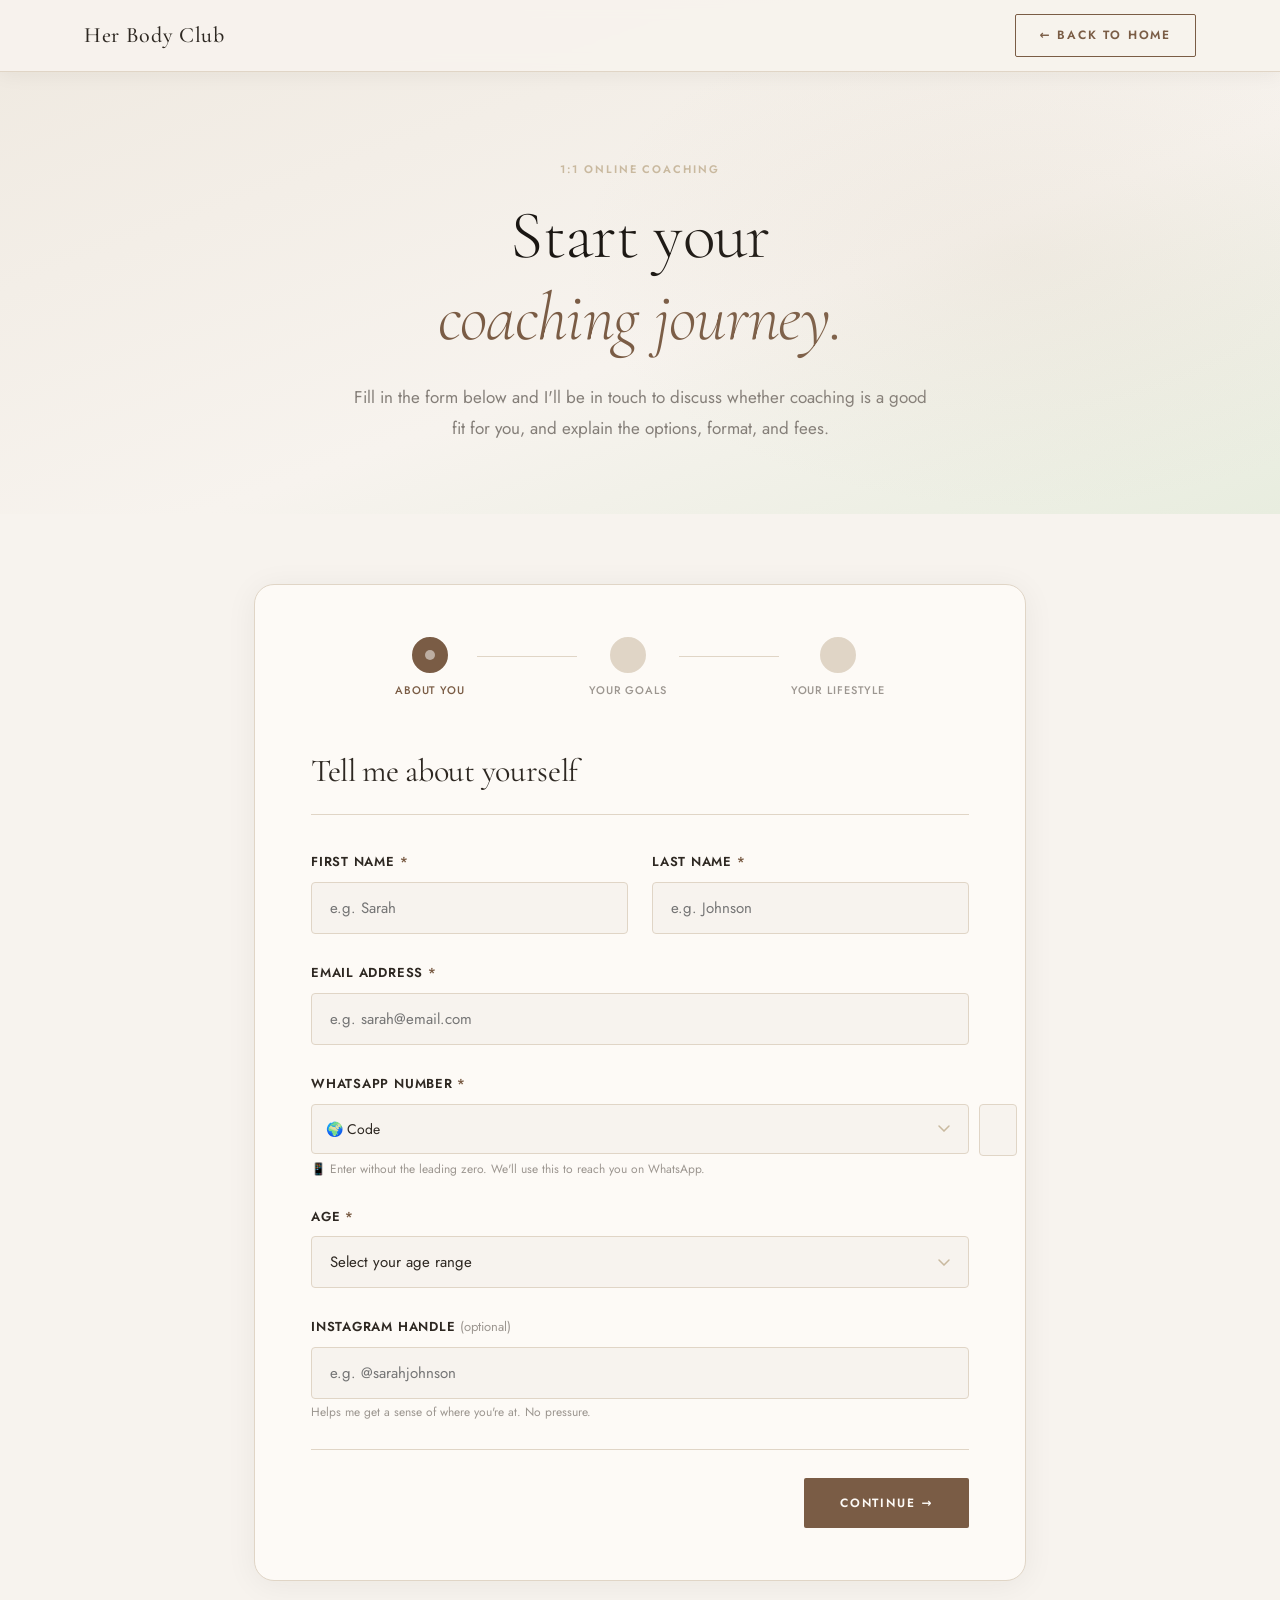
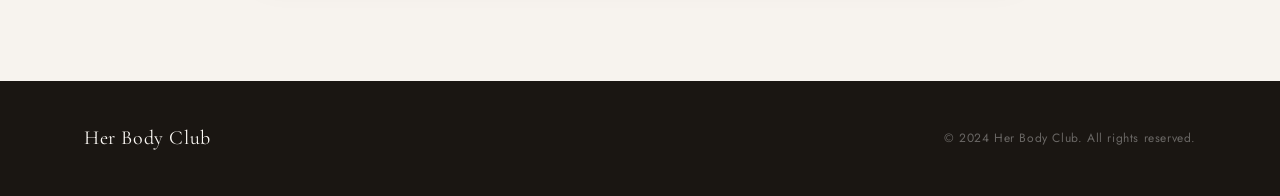
==== apply.html @ f0078c3d "feat: add contact info" ====
<!DOCTYPE html>
<html lang="en">
<head>
  <meta charset="UTF-8" />
  <meta name="viewport" content="width=device-width, initial-scale=1.0" />
  <title>Apply for 1:1 Coaching | Her Body Club</title>
  <meta name="description" content="Apply for personalised 1:1 online fitness coaching with Her Body Club. Tell us about your goals and get started." />

  <!-- Open Graph / Social Sharing -->
  <meta property="og:type"        content="website" />
  <meta property="og:title"       content="Apply for 1:1 Coaching | Her Body Club" />
  <meta property="og:description" content="Take the first step. Apply for personalised online fitness coaching — structured training, practical nutrition, and real accountability." />
  <meta property="og:url"         content="https://thecynthiayin.github.io/herbodyclub/apply.html" />
  <meta property="og:site_name"   content="Her Body Club" />

  <link rel="preconnect" href="https://fonts.googleapis.com" />
  <link rel="preconnect" href="https://fonts.gstatic.com" crossorigin />
  <link href="https://fonts.googleapis.com/css2?family=Cormorant+Garamond:ital,wght@0,300;0,400;0,500;0,600;1,300;1,400&family=Jost:wght@300;400;500;600&display=swap" rel="stylesheet" />
  <link rel="icon" type="image/svg+xml" href="favicon.svg" />
  <link rel="stylesheet" href="style.css" />
  <link rel="stylesheet" href="apply.css" />
</head>
<body class="apply-page">

  <!-- Navbar -->
  <nav class="navbar scrolled" id="navbar">
    <div class="nav-inner container">
      <a href="index.html" class="logo">Her Body Club</a>
      <a href="index.html" class="btn btn-nav">← Back to Home</a>
    </div>
  </nav>

  <!-- Page Hero -->
  <section class="apply-hero">
    <div class="container narrow center">
      <span class="eyebrow">1:1 Online Coaching</span>
      <h1 class="apply-title">Start your<br><em>coaching journey.</em></h1>
      <p class="apply-subtitle">Fill in the form below and I'll be in touch to discuss whether coaching is a good fit for you, and explain the options, format, and fees.</p>
    </div>
  </section>

  <!-- Application Form -->
  <section class="apply-form-section">
    <div class="container narrow">

      <!-- Success message (hidden by default) -->
      <div class="form-success" id="formSuccess">
        <div class="success-icon">✓</div>
        <h2>Application received!</h2>
        <p>Thank you for taking the first step. I'll review your application and be in touch within 48 hours to discuss next steps.</p>
        <a href="index.html" class="btn btn-primary">Back to Home</a>
      </div>

      <!-- The form -->
      <form class="apply-form" id="applyForm" novalidate>

        <!-- Progress indicator -->
        <div class="form-progress">
          <div class="progress-step active" data-step="1">
            <div class="step-dot"></div>
            <span>About You</span>
          </div>
          <div class="progress-line"></div>
          <div class="progress-step" data-step="2">
            <div class="step-dot"></div>
            <span>Your Goals</span>
          </div>
          <div class="progress-line"></div>
          <div class="progress-step" data-step="3">
            <div class="step-dot"></div>
            <span>Your Lifestyle</span>
          </div>
        </div>

        <!-- ===== STEP 1: About You ===== -->
        <div class="form-step" id="step1">
          <h2 class="step-title">Tell me about yourself</h2>

          <div class="form-row">
            <div class="form-group">
              <label for="firstName">First name <span class="req">*</span></label>
              <input type="text" id="firstName" name="firstName" placeholder="e.g. Sarah" required />
              <span class="field-error" id="firstNameError">Please enter your first name.</span>
            </div>
            <div class="form-group">
              <label for="lastName">Last name <span class="req">*</span></label>
              <input type="text" id="lastName" name="lastName" placeholder="e.g. Johnson" required />
              <span class="field-error" id="lastNameError">Please enter your last name.</span>
            </div>
          </div>

          <div class="form-group">
            <label for="email">Email address <span class="req">*</span></label>
            <input type="email" id="email" name="email" placeholder="e.g. sarah@email.com" required />
            <span class="field-error" id="emailError">Please enter a valid email address.</span>
          </div>

          <!-- WhatsApp with country code -->
          <div class="form-group">
            <label>WhatsApp number <span class="req">*</span></label>
            <div class="phone-row">
              <select id="countryCode" name="countryCode" class="country-code-select" required>
                <option value="" disabled selected>🌍 Code</option>
                <!-- Popular / Asia-Pacific -->
                <option value="+60">🇲🇾 +60 Malaysia</option>
                <option value="+65">🇸🇬 +65 Singapore</option>
                <option value="+62">🇮🇩 +62 Indonesia</option>
                <option value="+66">🇹🇭 +66 Thailand</option>
                <option value="+63">🇵🇭 +63 Philippines</option>
                <option value="+84">🇻🇳 +84 Vietnam</option>
                <option value="+855">🇰🇭 +855 Cambodia</option>
                <option value="+95">🇲🇲 +95 Myanmar</option>
                <option value="+856">🇱🇦 +856 Laos</option>
                <option value="+673">🇧🇳 +673 Brunei</option>
                <option value="+61">🇦🇺 +61 Australia</option>
                <option value="+64">🇳🇿 +64 New Zealand</option>
                <option value="+81">🇯🇵 +81 Japan</option>
                <option value="+82">🇰🇷 +82 South Korea</option>
                <option value="+86">🇨🇳 +86 China</option>
                <option value="+852">🇭🇰 +852 Hong Kong</option>
                <option value="+853">🇲🇴 +853 Macau</option>
                <option value="+886">🇹🇼 +886 Taiwan</option>
                <option value="+91">🇮🇳 +91 India</option>
                <option value="+92">🇵🇰 +92 Pakistan</option>
                <option value="+880">🇧🇩 +880 Bangladesh</option>
                <option value="+94">🇱🇰 +94 Sri Lanka</option>
                <!-- Middle East -->
                <option value="+971">🇦🇪 +971 UAE</option>
                <option value="+966">🇸🇦 +966 Saudi Arabia</option>
                <option value="+974">🇶🇦 +974 Qatar</option>
                <option value="+973">🇧🇭 +973 Bahrain</option>
                <option value="+968">🇴🇲 +968 Oman</option>
                <option value="+965">🇰🇼 +965 Kuwait</option>
                <!-- Europe -->
                <option value="+44">🇬🇧 +44 United Kingdom</option>
                <option value="+353">🇮🇪 +353 Ireland</option>
                <option value="+33">🇫🇷 +33 France</option>
                <option value="+49">🇩🇪 +49 Germany</option>
                <option value="+34">🇪🇸 +34 Spain</option>
                <option value="+39">🇮🇹 +39 Italy</option>
                <option value="+31">🇳🇱 +31 Netherlands</option>
                <option value="+32">🇧🇪 +32 Belgium</option>
                <option value="+46">🇸🇪 +46 Sweden</option>
                <option value="+47">🇳🇴 +47 Norway</option>
                <option value="+45">🇩🇰 +45 Denmark</option>
                <option value="+358">🇫🇮 +358 Finland</option>
                <option value="+41">🇨🇭 +41 Switzerland</option>
                <option value="+43">🇦🇹 +43 Austria</option>
                <option value="+351">🇵🇹 +351 Portugal</option>
                <!-- Americas -->
                <option value="+1">🇺🇸 +1 United States</option>
                <option value="+1-CA">🇨🇦 +1 Canada</option>
                <option value="+52">🇲🇽 +52 Mexico</option>
                <option value="+55">🇧🇷 +55 Brazil</option>
                <option value="+54">🇦🇷 +54 Argentina</option>
                <option value="+57">🇨🇴 +57 Colombia</option>
                <option value="+56">🇨🇱 +56 Chile</option>
                <!-- Africa -->
                <option value="+27">🇿🇦 +27 South Africa</option>
                <option value="+234">🇳🇬 +234 Nigeria</option>
                <option value="+254">🇰🇪 +254 Kenya</option>
                <option value="+20">🇪🇬 +20 Egypt</option>
              </select>
              <div class="phone-input-wrap">
                <input type="tel" id="whatsapp" name="whatsapp" placeholder="e.g. 123456789" required />
              </div>
            </div>
            <p class="field-hint">📱 Enter without the leading zero. We'll use this to reach you on WhatsApp.</p>
            <span class="field-error" id="whatsappError">Please enter your WhatsApp number.</span>
            <span class="field-error" id="countryCodeError">Please select your country code.</span>
          </div>

          <div class="form-group">
            <label for="age">Age <span class="req">*</span></label>
            <select id="age" name="age" required>
              <option value="" disabled selected>Select your age range</option>
              <option value="18-24">18–24</option>
              <option value="25-34">25–34</option>
              <option value="35-44">35–44</option>
              <option value="45-54">45–54</option>
              <option value="55+">55+</option>
            </select>
            <span class="field-error" id="ageError">Please select your age range.</span>
          </div>

          <div class="form-group">
            <label for="instagram">Instagram handle <span class="optional">(optional)</span></label>
            <input type="text" id="instagram" name="instagram" placeholder="e.g. @sarahjohnson" />
            <p class="field-hint">Helps me get a sense of where you're at. No pressure.</p>
          </div>

          <div class="step-nav">
            <button type="button" class="btn btn-primary" onclick="nextStep(1)">Continue →</button>
          </div>
        </div>

        <!-- ===== STEP 2: Your Goals ===== -->
        <div class="form-step hidden" id="step2">
          <h2 class="step-title">What are you working towards?</h2>

          <div class="form-group">
            <label>Primary goal <span class="req">*</span></label>
            <div class="radio-group" id="primaryGoalGroup">
              <label class="radio-card">
                <input type="radio" name="primaryGoal" value="Lose body fat and get leaner" />
                <span class="radio-label">🔥 Lose body fat and get leaner</span>
              </label>
              <label class="radio-card">
                <input type="radio" name="primaryGoal" value="Build muscle and get more toned" />
                <span class="radio-label">💪 Build muscle and get more toned</span>
              </label>
              <label class="radio-card">
                <input type="radio" name="primaryGoal" value="Lose fat and build muscle together" />
                <span class="radio-label">⚡ Lose fat and build muscle together</span>
              </label>
              <label class="radio-card">
                <input type="radio" name="primaryGoal" value="Get stronger and fitter overall" />
                <span class="radio-label">🏋️ Get stronger and fitter overall</span>
              </label>
              <label class="radio-card">
                <input type="radio" name="primaryGoal" value="Build a consistent routine and healthy habits" />
                <span class="radio-label">📆 Build a consistent routine and healthy habits</span>
              </label>
            </div>
            <span class="field-error" id="primaryGoalError">Please select your primary goal.</span>
          </div>

          <div class="form-group">
            <label for="trainingExperience">Training experience <span class="req">*</span></label>
            <select id="trainingExperience" name="trainingExperience" required>
              <option value="" disabled selected>Select your experience level</option>
              <option value="Complete beginner — I'm new to structured training">Complete beginner — I'm new to structured training</option>
              <option value="Some experience — I've trained on and off">Some experience — I've trained on and off</option>
              <option value="1-2 years consistent training">1–2 years consistent training</option>
              <option value="3+ years consistent training">3+ years consistent training</option>
            </select>
            <span class="field-error" id="trainingExperienceError">Please select your experience level.</span>
          </div>

          <div class="form-group">
            <label for="currentChallenge">What's your biggest challenge right now? <span class="req">*</span></label>
            <textarea id="currentChallenge" name="currentChallenge" rows="4" placeholder="e.g. I've been exercising regularly but not seeing changes. I'm not sure what to eat or how to structure my training..." required></textarea>
            <span class="field-error" id="currentChallengeError">Please describe your current challenge.</span>
          </div>

          <div class="step-nav">
            <button type="button" class="btn btn-secondary" onclick="prevStep(2)">← Back</button>
            <button type="button" class="btn btn-primary" onclick="nextStep(2)">Continue →</button>
          </div>
        </div>

        <!-- ===== STEP 3: Your Lifestyle ===== -->
        <div class="form-step hidden" id="step3">
          <h2 class="step-title">Your training &amp; lifestyle</h2>

          <div class="form-group">
            <label>Where do you train? <span class="req">*</span></label>
            <div class="radio-group" id="trainingLocationGroup">
              <label class="radio-card">
                <input type="radio" name="trainingLocation" value="Gym" />
                <span class="radio-label">🏢 Gym</span>
              </label>
              <label class="radio-card">
                <input type="radio" name="trainingLocation" value="Home" />
                <span class="radio-label">🏠 Home</span>
              </label>
              <label class="radio-card">
                <input type="radio" name="trainingLocation" value="Both gym and home" />
                <span class="radio-label">🔀 Both gym and home</span>
              </label>
              <label class="radio-card">
                <input type="radio" name="trainingLocation" value="Not training yet" />
                <span class="radio-label">🌱 Not training yet</span>
              </label>
            </div>
            <span class="field-error" id="trainingLocationError">Please select where you train.</span>
          </div>

          <div class="form-group">
            <label for="daysPerWeek">How many days per week can you train? <span class="req">*</span></label>
            <select id="daysPerWeek" name="daysPerWeek" required>
              <option value="" disabled selected>Select days per week</option>
              <option value="2 days">2 days</option>
              <option value="3 days">3 days</option>
              <option value="4 days">4 days</option>
              <option value="5 days">5 days</option>
              <option value="6+ days">6+ days</option>
            </select>
            <span class="field-error" id="daysPerWeekError">Please select your available training days.</span>
          </div>

          <div class="form-group">
            <label for="injuries">Do you have any injuries or health conditions I should know about? <span class="req">*</span></label>
            <textarea id="injuries" name="injuries" rows="3" placeholder="e.g. Lower back pain, bad knees, recently postpartum — or type 'None' if not applicable." required></textarea>
            <span class="field-error" id="injuriesError">Please answer this question (type 'None' if not applicable).</span>
          </div>

          <div class="form-group">
            <label for="heardAbout">How did you hear about Her Body Club? <span class="optional">(optional)</span></label>
            <select id="heardAbout" name="heardAbout">
              <option value="" disabled selected>Select an option</option>
              <option value="Instagram">Instagram</option>
              <option value="TikTok">TikTok</option>
              <option value="Google search">Google search</option>
              <option value="Friend or family referral">Friend or family referral</option>
              <option value="Facebook">Facebook</option>
              <option value="YouTube">YouTube</option>
              <option value="Other">Other</option>
            </select>
          </div>

          <div class="form-group">
            <label for="anythingElse">Anything else you'd like to share? <span class="optional">(optional)</span></label>
            <textarea id="anythingElse" name="anythingElse" rows="3" placeholder="Any other context, questions, or things I should know before we chat..."></textarea>
          </div>

          <!-- Privacy note -->
          <p class="privacy-note">🔒 Your information is kept private and will only be used to assess your application and get in touch with you.</p>

          <div class="form-group consent-group">
            <label class="checkbox-label">
              <input type="checkbox" id="consent" name="consent" required />
              <span>I agree to be contacted about coaching options based on my application. <span class="req">*</span></span>
            </label>
            <span class="field-error" id="consentError">Please confirm your consent to continue.</span>
          </div>

          <div class="step-nav">
            <button type="button" class="btn btn-secondary" onclick="prevStep(3)">← Back</button>
            <button type="submit" class="btn btn-primary btn-submit" id="submitBtn">
              <span class="btn-text">Submit Application</span>
              <span class="btn-loading hidden">Sending…</span>
            </button>
          </div>
        </div>

      </form>
    </div>
  </section>

  <!-- Footer -->
  <footer class="footer">
    <div class="container footer-inner">
      <p class="footer-logo">Her Body Club</p>
      <p class="footer-copy">&copy; 2024 Her Body Club. All rights reserved.</p>
    </div>
  </footer>

  <script src="apply.js"></script>
</body>
</html>
---- style.css ----
/* ============================================================
   HER BODY CLUB — Main Stylesheet
   Aesthetic: Warm, minimal, earthy feminine wellness
   Colors: Cream, warm taupe, cocoa, sage, soft black
   ============================================================ */

/* ---- Reset & Base ---------------------------------------- */
*, *::before, *::after { box-sizing: border-box; margin: 0; padding: 0; }

:root {
  /* Color Tokens */
  --cream:        #F7F3EE;
  --cream-dark:   #EFE9E0;
  --white:        #FDFAF6;
  --taupe:        #C9B99F;
  --taupe-light:  #E0D5C6;
  --cocoa:        #7A5C45;
  --cocoa-dark:   #5A3F2E;
  --sage:         #9BA98B;
  --sage-light:   #E8EDDF;
  --charcoal:     #2E2822;
  --soft-black:   #1A1612;
  --warm-gray:    #847E78;
  --text-muted:   #9C9690;

  /* Typography */
  --font-serif:   'Cormorant Garamond', Georgia, serif;
  --font-sans:    'Jost', system-ui, sans-serif;

  /* Spacing */
  --section-pad:  90px 0;
  --section-pad-sm: 60px 0;

  /* Radius */
  --radius-sm: 4px;
  --radius-md: 10px;
  --radius-lg: 20px;

  /* Transitions */
  --transition: 0.3s ease;
}

html { scroll-behavior: smooth; }

body {
  font-family: var(--font-sans);
  font-size: 16px;
  line-height: 1.75;
  color: var(--charcoal);
  background: var(--cream);
  -webkit-font-smoothing: antialiased;
}

img { max-width: 100%; display: block; }
ul { list-style: none; }

/* ---- Layout Helpers -------------------------------------- */
.container {
  width: 100%;
  max-width: 1160px;
  margin: 0 auto;
  padding: 0 24px;
}

.container.narrow {
  max-width: 820px;
}

.center { text-align: center; }
.mt-4   { margin-top: 48px; }

/* ---- Typography ------------------------------------------ */
h1, h2, h3 {
  font-family: var(--font-serif);
  font-weight: 400;
  line-height: 1.2;
  letter-spacing: -0.01em;
}

h1 { font-size: clamp(44px, 7vw, 76px); }
h2 { font-size: clamp(32px, 4.5vw, 52px); }
h3 { font-size: clamp(18px, 2.5vw, 24px); font-weight: 500; }

em { font-style: italic; }

.eyebrow {
  display: block;
  font-family: var(--font-sans);
  font-size: 11px;
  font-weight: 600;
  letter-spacing: 0.18em;
  text-transform: uppercase;
  color: var(--taupe);
  margin-bottom: 16px;
}

.eyebrow.center, .center .eyebrow { text-align: center; }

.section-title {
  color: var(--charcoal);
  margin-bottom: 24px;
}

.section-title.light  { color: var(--white); }
.section-title.center { text-align: center; }

.section-body {
  font-size: 16px;
  line-height: 1.8;
  color: var(--warm-gray);
  margin-bottom: 20px;
}

.light-eyebrow { color: var(--taupe-light); }

/* ---- Buttons --------------------------------------------- */
.btn {
  display: inline-block;
  font-family: var(--font-sans);
  font-size: 12px;
  font-weight: 600;
  letter-spacing: 0.15em;
  text-transform: uppercase;
  text-decoration: none;
  border: none;
  cursor: pointer;
  transition: var(--transition);
  border-radius: 2px;
}

.btn-primary {
  background: var(--cocoa);
  color: var(--white);
  padding: 16px 36px;
}

.btn-primary:hover {
  background: var(--cocoa-dark);
  transform: translateY(-1px);
  box-shadow: 0 6px 24px rgba(90, 63, 46, 0.25);
}

.btn-large {
  padding: 20px 52px;
  font-size: 13px;
}

.btn-nav {
  background: transparent;
  border: 1.5px solid var(--cocoa);
  color: var(--cocoa);
  padding: 10px 24px;
}

.btn-nav:hover {
  background: var(--cocoa);
  color: var(--white);
}

/* ---- Navbar ---------------------------------------------- */
.navbar {
  position: fixed;
  top: 0; left: 0; right: 0;
  z-index: 100;
  padding: 20px 0;
  background: rgba(247, 243, 238, 0.95);
  backdrop-filter: blur(8px);
  border-bottom: 1px solid transparent;
  transition: var(--transition);
}

.navbar.scrolled {
  border-bottom-color: var(--taupe-light);
  padding: 14px 0;
  box-shadow: 0 2px 20px rgba(42, 35, 25, 0.06);
}

.nav-inner {
  display: flex;
  align-items: center;
  justify-content: space-between;
  gap: 24px;
}

.logo {
  font-family: var(--font-serif);
  font-size: 22px;
  font-weight: 500;
  color: var(--charcoal);
  text-decoration: none;
  letter-spacing: 0.03em;
}

.nav-links {
  display: flex;
  align-items: center;
  gap: 32px;
}

.nav-links a:not(.btn) {
  font-size: 12px;
  font-weight: 500;
  letter-spacing: 0.1em;
  text-transform: uppercase;
  color: var(--warm-gray);
  text-decoration: none;
  transition: var(--transition);
}

.nav-links a:not(.btn):hover  { color: var(--charcoal); }
.nav-links a:not(.btn).active {
  color: var(--cocoa);
  position: relative;
}
.nav-links a:not(.btn).active::after {
  content: '';
  position: absolute;
  bottom: -4px; left: 0; right: 0;
  height: 1.5px;
  background: var(--cocoa);
  border-radius: 2px;
}

/* ---- Hamburger ------------------------------------------- */
.nav-hamburger {
  display: none;
  flex-direction: column;
  gap: 5px;
  background: none;
  border: none;
  cursor: pointer;
  padding: 4px;
}

.nav-hamburger span {
  display: block;
  width: 24px;
  height: 1.5px;
  background: var(--charcoal);
  transition: var(--transition);
}

/* ---- Mobile Menu ----------------------------------------- */
.mobile-menu {
  display: none;
  position: fixed;
  inset: 0;
  z-index: 200;
  background: var(--cream);
  flex-direction: column;
  align-items: center;
  justify-content: center;
  gap: 40px;
  opacity: 0;
  pointer-events: none;
  transition: opacity 0.35s ease;
}

.mobile-menu.open {
  display: flex;
  opacity: 1;
  pointer-events: all;
}

.mobile-close {
  position: absolute;
  top: 24px; right: 28px;
  background: none;
  border: none;
  font-size: 32px;
  color: var(--warm-gray);
  cursor: pointer;
  line-height: 1;
}

.mobile-close:hover { color: var(--charcoal); }

.mobile-nav {
  display: flex;
  flex-direction: column;
  align-items: center;
  gap: 28px;
}

.mobile-link {
  font-family: var(--font-serif);
  font-size: 36px;
  font-weight: 300;
  color: var(--charcoal);
  text-decoration: none;
  transition: color var(--transition);
}

.mobile-link:hover { color: var(--cocoa); }

/* ---- Floating CTA ---------------------------------------- */
.floating-cta {
  position: fixed;
  bottom: 28px;
  right: 28px;
  z-index: 90;
  background: var(--cocoa);
  color: var(--white);
  padding: 14px 28px;
  border-radius: 50px;
  font-family: var(--font-sans);
  font-size: 11px;
  font-weight: 600;
  letter-spacing: 0.12em;
  text-transform: uppercase;
  text-decoration: none;
  box-shadow: 0 6px 28px rgba(90, 63, 46, 0.35);
  transform: translateY(80px);
  opacity: 0;
  pointer-events: none;
  transition: transform 0.4s ease, opacity 0.4s ease, background 0.25s ease, box-shadow 0.25s ease;
}

.floating-cta.visible {
  transform: translateY(0);
  opacity: 1;
  pointer-events: all;
}

.floating-cta:hover {
  background: var(--cocoa-dark);
  box-shadow: 0 10px 36px rgba(90, 63, 46, 0.45);
  transform: translateY(-2px);
}

@media (max-width: 900px) {
  .nav-links { display: none; }
  .nav-hamburger { display: flex; }
}

/* ---- Hero Section ---------------------------------------- */
.hero {
  position: relative;
  min-height: 100vh;
  display: flex;
  align-items: center;
  background: linear-gradient(
    160deg,
    var(--cream-dark) 0%,
    var(--cream) 50%,
    var(--sage-light) 100%
  );
  padding: 140px 0 100px;
  overflow: hidden;
}

.hero::before {
  content: '';
  position: absolute;
  inset: 0;
  background:
    radial-gradient(ellipse 60% 50% at 80% 50%, rgba(201, 185, 159, 0.18) 0%, transparent 70%),
    radial-gradient(ellipse 40% 60% at 10% 90%, rgba(155, 169, 139, 0.12) 0%, transparent 70%);
  pointer-events: none;
}

.hero::after {
  content: '';
  position: absolute;
  right: 0; top: 0; bottom: 0;
  width: 42%;
  background: linear-gradient(to bottom, var(--taupe-light) 0%, var(--cream-dark) 100%);
  opacity: 0.35;
  clip-path: polygon(15% 0%, 100% 0%, 100% 100%, 0% 100%);
  pointer-events: none;
}

.hero-content {
  position: relative;
  z-index: 2;
  max-width: 700px;
}

.hero-eyebrow {
  font-family: var(--font-sans);
  font-size: 11px;
  font-weight: 600;
  letter-spacing: 0.18em;
  text-transform: uppercase;
  color: var(--sage);
  margin-bottom: 20px;
}

.hero-headline {
  color: var(--soft-black);
  margin-bottom: 28px;
  font-weight: 300;
}

.hero-headline em {
  color: var(--cocoa);
  font-weight: 400;
}

.hero-sub {
  font-size: 17px;
  color: var(--warm-gray);
  max-width: 560px;
  margin-bottom: 20px;
  line-height: 1.8;
}

.hero-tagline {
  font-family: var(--font-serif);
  font-size: 18px;
  font-style: italic;
  color: var(--taupe);
  margin-bottom: 44px;
  max-width: 520px;
}

/* ---- Section Backgrounds --------------------------------- */
.section { padding: var(--section-pad); }

.section-light  { background: var(--white); }
.section-cream  { background: var(--cream); }
.section-dark   { background: var(--charcoal); }
.section-sage   { background: var(--sage-light); }

.section-hero-cta {
  background: linear-gradient(145deg, var(--cocoa-dark) 0%, var(--cocoa) 60%, var(--charcoal) 100%);
  padding: 110px 0;
}

/* ---- Pain Points ----------------------------------------- */
.pain-grid {
  display: grid;
  grid-template-columns: repeat(auto-fit, minmax(240px, 1fr));
  gap: 28px;
  margin: 48px 0;
}

.pain-card {
  background: var(--cream);
  border: 1px solid var(--taupe-light);
  border-radius: var(--radius-md);
  padding: 32px 28px;
  transition: var(--transition);
}

.pain-card:hover {
  border-color: var(--taupe);
  transform: translateY(-3px);
  box-shadow: 0 8px 30px rgba(42, 35, 25, 0.07);
}

.pain-icon {
  display: block;
  font-size: 24px;
  margin-bottom: 16px;
}

.pain-card p {
  font-size: 15px;
  color: var(--warm-gray);
  line-height: 1.75;
}

.pain-cta {
  margin-top: 48px;
  text-align: center;
}

.cta-label {
  font-family: var(--font-serif);
  font-size: 24px;
  font-style: italic;
  color: var(--charcoal);
  margin-bottom: 28px;
}

/* ---- Focus Section --------------------------------------- */
.focus-layout {
  display: grid;
  grid-template-columns: 1fr 1fr;
  gap: 80px;
  align-items: center;
}

.focus-subhead {
  font-size: 14px;
  font-weight: 600;
  letter-spacing: 0.08em;
  text-transform: uppercase;
  color: var(--taupe);
  margin: 36px 0 20px;
}

.focus-list {
  display: flex;
  flex-direction: column;
  gap: 14px;
  margin-bottom: 44px;
}

.focus-list li {
  display: flex;
  align-items: flex-start;
  gap: 14px;
  font-size: 15px;
  color: rgba(247, 243, 238, 0.85);
  line-height: 1.6;
}

.check {
  color: var(--taupe);
  font-weight: 700;
  font-size: 14px;
  flex-shrink: 0;
  margin-top: 2px;
}

.focus-image-placeholder,
.about-image-placeholder {
  width: 100%;
  aspect-ratio: 3/4;
  background: linear-gradient(145deg, var(--taupe-light), var(--cream-dark));
  border-radius: var(--radius-lg);
  display: flex;
  align-items: center;
  justify-content: center;
  font-family: var(--font-serif);
  font-size: 18px;
  color: var(--taupe);
  letter-spacing: 0.05em;
  font-style: italic;
  border: 1px solid rgba(201, 185, 159, 0.4);
}

/* Focus section: dark background adjustments */
.section-dark .section-title { color: var(--white); }
.section-dark .section-body  { color: rgba(247, 243, 238, 0.7); }
.section-dark .eyebrow        { color: var(--taupe); }
.section-dark .btn-primary   { background: var(--taupe); color: var(--charcoal); }
.section-dark .btn-primary:hover { background: var(--white); }

/* ---- About Section --------------------------------------- */
.about-layout {
  display: grid;
  grid-template-columns: 1fr 1.3fr;
  gap: 80px;
  align-items: center;
}

.about-quote {
  font-family: var(--font-serif);
  font-size: 20px;
  color: var(--cocoa);
  border-left: 3px solid var(--taupe-light);
  padding-left: 24px;
  margin-top: 32px;
  line-height: 1.6;
}

/* ---- Included Grid --------------------------------------- */
.included-grid {
  display: grid;
  grid-template-columns: repeat(auto-fit, minmax(240px, 1fr));
  gap: 28px;
  margin-top: 56px;
}

.included-card {
  background: var(--cream);
  border-radius: var(--radius-md);
  padding: 36px 28px;
  border: 1px solid var(--taupe-light);
  transition: var(--transition);
}

.included-card:hover {
  border-color: var(--taupe);
  transform: translateY(-4px);
  box-shadow: 0 10px 36px rgba(42, 35, 25, 0.08);
}

.included-icon {
  font-size: 28px;
  margin-bottom: 20px;
}

.included-card h3 {
  font-family: var(--font-sans);
  font-size: 15px;
  font-weight: 600;
  letter-spacing: 0.03em;
  color: var(--charcoal);
  margin-bottom: 14px;
  text-transform: uppercase;
  letter-spacing: 0.08em;
}

.included-card p {
  font-size: 15px;
  color: var(--warm-gray);
  line-height: 1.75;
}

/* ---- Is This For You? ------------------------------------ */
.section-sage .section-title { color: var(--charcoal); }
.section-sage .eyebrow       { color: var(--sage); }

.fit-list {
  display: flex;
  flex-direction: column;
  gap: 16px;
  margin: 40px 0;
}

.fit-list li {
  display: flex;
  align-items: flex-start;
  gap: 16px;
  font-size: 16px;
  color: var(--charcoal);
  line-height: 1.65;
  padding: 18px 24px;
  background: rgba(255, 255, 255, 0.65);
  border-radius: var(--radius-md);
  border: 1px solid rgba(201, 185, 159, 0.3);
  transition: var(--transition);
}

.fit-list li:hover {
  background: rgba(255, 255, 255, 0.9);
  border-color: var(--taupe);
}

.fit-list .check { color: var(--sage); font-size: 15px; }

.fit-note {
  font-family: var(--font-serif);
  font-size: 20px;
  font-style: italic;
  color: var(--warm-gray);
  text-align: center;
  margin-top: 40px;
  padding: 28px;
  border-top: 1px solid var(--taupe-light);
}

/* ---- Proof / Results ------------------------------------- */
.proof-grid {
  display: grid;
  grid-template-columns: repeat(auto-fit, minmax(280px, 1fr));
  gap: 28px;
  margin-top: 56px;
}

.transform-card {
  border-radius: var(--radius-md);
  overflow: hidden;
  border: 1px solid var(--taupe-light);
}

.transform-photo-wrap {
  display: grid;
  grid-template-columns: 1fr 1fr;
}

.transform-photo {
  aspect-ratio: 2/3;
  display: flex;
  align-items: center;
  justify-content: center;
  font-family: var(--font-sans);
  font-size: 11px;
  font-weight: 600;
  letter-spacing: 0.1em;
  text-transform: uppercase;
  color: var(--taupe);
}

.placeholder-photo {
  background: linear-gradient(145deg, var(--cream-dark), var(--taupe-light));
}

.placeholder-photo + .placeholder-photo {
  background: linear-gradient(145deg, var(--taupe-light), var(--taupe));
  color: var(--white);
}

.transform-label {
  padding: 14px 20px;
  font-size: 11px;
  font-weight: 600;
  letter-spacing: 0.1em;
  text-transform: uppercase;
  color: var(--taupe);
  text-align: center;
  background: var(--cream);
  border-top: 1px solid var(--taupe-light);
}

.testimonials {
  display: grid;
  grid-template-columns: repeat(auto-fit, minmax(260px, 1fr));
  gap: 24px;
  margin-top: 48px;
}

.testimonial-card {
  background: var(--cream);
  border-radius: var(--radius-md);
  padding: 32px 28px;
  border: 1px solid var(--taupe-light);
  position: relative;
}

.testimonial-card::before {
  content: '\201C';
  font-family: var(--font-serif);
  font-size: 60px;
  color: var(--taupe-light);
  position: absolute;
  top: 12px;
  left: 20px;
  line-height: 1;
}

.testimonial-text {
  font-family: var(--font-serif);
  font-size: 17px;
  font-style: italic;
  color: var(--charcoal);
  line-height: 1.7;
  padding-top: 20px;
  margin-bottom: 20px;
}

.testimonial-author {
  font-size: 12px;
  font-weight: 600;
  letter-spacing: 0.1em;
  text-transform: uppercase;
  color: var(--taupe);
}

.proof-disclaimer {
  margin-top: 40px;
  text-align: center;
  font-size: 13px;
  color: var(--text-muted);
  line-height: 1.65;
  max-width: 560px;
  margin-left: auto;
  margin-right: auto;
}

/* ---- Steps ----------------------------------------------- */
.steps-grid {
  display: grid;
  grid-template-columns: repeat(auto-fit, minmax(220px, 1fr));
  gap: 28px;
  margin-top: 56px;
  position: relative;
}

.steps-grid::after {
  display: none;
}

.step-card {
  background: rgba(255, 255, 255, 0.07);
  border: 1px solid rgba(201, 185, 159, 0.2);
  border-radius: var(--radius-md);
  padding: 36px 28px;
  text-align: center;
  transition: var(--transition);
}

.step-card:hover {
  background: rgba(255, 255, 255, 0.11);
  border-color: rgba(201, 185, 159, 0.4);
}

.step-number {
  font-family: var(--font-serif);
  font-size: 48px;
  font-weight: 300;
  color: var(--taupe);
  margin-bottom: 20px;
  letter-spacing: -0.02em;
}

.step-card h3 {
  font-family: var(--font-sans);
  font-size: 14px;
  font-weight: 600;
  letter-spacing: 0.08em;
  text-transform: uppercase;
  color: var(--white);
  margin-bottom: 14px;
}

.step-card p {
  font-size: 14px;
  color: rgba(247, 243, 238, 0.65);
  line-height: 1.75;
}

/* ---- FAQ ------------------------------------------------- */
.faq-list {
  margin-top: 56px;
  display: flex;
  flex-direction: column;
  gap: 2px;
}

.faq-item {
  border-radius: var(--radius-sm);
  overflow: hidden;
}

.faq-item summary {
  font-family: var(--font-sans);
  font-size: 15px;
  font-weight: 500;
  color: var(--charcoal);
  padding: 22px 28px;
  background: var(--white);
  border: 1px solid var(--taupe-light);
  border-radius: var(--radius-sm);
  cursor: pointer;
  list-style: none;
  display: flex;
  justify-content: space-between;
  align-items: center;
  transition: var(--transition);
  margin-bottom: 2px;
}

.faq-item summary::-webkit-details-marker { display: none; }

.faq-item summary::after {
  content: '+';
  font-size: 20px;
  color: var(--taupe);
  font-weight: 300;
  flex-shrink: 0;
  margin-left: 16px;
  transition: transform var(--transition);
}

.faq-item[open] summary {
  background: var(--cream);
  border-color: var(--taupe);
}

.faq-item[open] summary::after {
  content: '−';
}

.faq-item[open] summary:hover { background: var(--cream); }

.faq-item summary:hover {
  background: var(--cream);
  border-color: var(--taupe);
}

.faq-item > p {
  padding: 20px 28px 24px;
  font-size: 15px;
  color: var(--warm-gray);
  line-height: 1.8;
  background: var(--cream-dark);
  border: 1px solid var(--taupe-light);
  border-top: none;
  margin-bottom: 2px;
  border-radius: 0 0 var(--radius-sm) var(--radius-sm);
}

/* ---- Final CTA ------------------------------------------- */
.section-hero-cta .section-title {
  color: var(--white);
  margin-bottom: 24px;
}

.section-hero-cta .section-title em { color: var(--taupe-light); }

.cta-body {
  font-size: 16px;
  color: rgba(247, 243, 238, 0.75);
  margin-bottom: 44px;
  line-height: 1.8;
}

.cta-coach {
  margin-top: 32px;
  font-size: 12px;
  font-weight: 500;
  letter-spacing: 0.12em;
  text-transform: uppercase;
  color: rgba(201, 185, 159, 0.7);
}

/* ---- Footer ---------------------------------------------- */
.footer {
  background: var(--soft-black);
  padding: 40px 0;
}

.footer-inner {
  display: flex;
  align-items: center;
  justify-content: space-between;
  flex-wrap: wrap;
  gap: 16px;
}

.footer-logo {
  font-family: var(--font-serif);
  font-size: 20px;
  color: var(--white);
  font-weight: 400;
  letter-spacing: 0.03em;
}

.footer-copy {
  font-size: 12px;
  color: rgba(255, 255, 255, 0.35);
  letter-spacing: 0.05em;
}

/* ---- Scroll Reveal Animation ----------------------------- */
.reveal {
  opacity: 0;
  transform: translateY(28px);
  transition: opacity 0.75s ease, transform 0.75s ease;
}

.reveal.visible {
  opacity: 1;
  transform: translateY(0);
}

/* ---- Responsive ------------------------------------------ */
@media (max-width: 900px) {
  .focus-layout,
  .about-layout {
    grid-template-columns: 1fr;
    gap: 48px;
  }

  .focus-visual { order: -1; }

  .focus-image-placeholder,
  .about-image-placeholder {
    aspect-ratio: 4/3;
    max-width: 480px;
    margin: 0 auto;
  }
}

@media (max-width: 680px) {
  :root { --section-pad: 70px 0; }

  h1 { font-size: 42px; }
  h2 { font-size: 32px; }

  .hero { padding: 120px 0 80px; }

  .pain-grid,
  .included-grid,
  .proof-grid,
  .testimonials,
  .steps-grid { grid-template-columns: 1fr; }

  .footer-inner { flex-direction: column; text-align: center; }

  .btn-large { padding: 18px 36px; }
}

@media (max-width: 480px) {
  .hero-headline { font-size: 38px; }
  .cta-label { font-size: 20px; }
}
---- apply.css ----
/* ============================================================
   HER BODY CLUB — Apply Page Styles
   ============================================================ */

body.apply-page {
  background: var(--cream);
}

/* ---- Apply Hero ------------------------------------------ */
.apply-hero {
  padding: 160px 0 70px;
  background: linear-gradient(160deg, var(--cream-dark) 0%, var(--cream) 60%, var(--sage-light) 100%);
  position: relative;
  overflow: hidden;
}

.apply-hero::before {
  content: '';
  position: absolute;
  inset: 0;
  background: radial-gradient(ellipse 50% 70% at 80% 50%, rgba(201, 185, 159, 0.15) 0%, transparent 70%);
  pointer-events: none;
}

.apply-title {
  font-size: clamp(44px, 6vw, 68px);
  font-weight: 300;
  color: var(--soft-black);
  margin-bottom: 24px;
}

.apply-title em { color: var(--cocoa); }

.apply-subtitle {
  font-size: 17px;
  color: var(--warm-gray);
  max-width: 580px;
  margin: 0 auto;
  line-height: 1.8;
}

/* ---- Form Section ---------------------------------------- */
.apply-form-section {
  padding: 70px 0 100px;
}

/* ---- Success Message ------------------------------------- */
.form-success {
  display: none;
  text-align: center;
  padding: 60px 40px;
  background: var(--white);
  border-radius: var(--radius-lg);
  border: 1px solid var(--taupe-light);
}

.form-success.show { display: block; }

.success-icon {
  width: 72px; height: 72px;
  background: var(--sage-light);
  border-radius: 50%;
  display: flex;
  align-items: center;
  justify-content: center;
  font-size: 28px;
  color: var(--sage);
  margin: 0 auto 28px;
  font-weight: 700;
}

.form-success h2 {
  font-size: 36px;
  color: var(--charcoal);
  margin-bottom: 16px;
}

.form-success p {
  font-size: 16px;
  color: var(--warm-gray);
  margin-bottom: 36px;
  line-height: 1.8;
}

/* ---- Progress Steps -------------------------------------- */
.form-progress {
  display: flex;
  align-items: center;
  justify-content: center;
  gap: 0;
  margin-bottom: 52px;
  padding: 0 20px;
}

.progress-step {
  display: flex;
  flex-direction: column;
  align-items: center;
  gap: 8px;
  position: relative;
}

.step-dot {
  width: 36px; height: 36px;
  border-radius: 50%;
  background: var(--taupe-light);
  border: 2px solid var(--taupe-light);
  transition: all 0.4s ease;
  position: relative;
}

.step-dot::after {
  content: '';
  width: 10px; height: 10px;
  border-radius: 50%;
  background: transparent;
  position: absolute;
  top: 50%; left: 50%;
  transform: translate(-50%, -50%);
  transition: all 0.4s ease;
}

.progress-step.active .step-dot {
  background: var(--cocoa);
  border-color: var(--cocoa);
}

.progress-step.active .step-dot::after {
  background: rgba(255, 255, 255, 0.5);
}

.progress-step.done .step-dot {
  background: var(--sage);
  border-color: var(--sage);
}

.progress-step.done .step-dot::after {
  content: '✓';
  background: transparent;
  color: white;
  font-size: 11px;
  font-weight: 700;
  display: flex;
  align-items: center;
  justify-content: center;
  width: auto; height: auto;
  transform: translate(-50%, -50%);
}

.progress-step span {
  font-size: 11px;
  font-weight: 500;
  letter-spacing: 0.08em;
  text-transform: uppercase;
  color: var(--text-muted);
  white-space: nowrap;
  transition: color 0.3s ease;
}

.progress-step.active span { color: var(--cocoa); }
.progress-step.done span   { color: var(--sage); }

.progress-line {
  flex: 1;
  height: 1.5px;
  background: var(--taupe-light);
  margin: 0 12px;
  margin-bottom: 24px;
  max-width: 100px;
  transition: background 0.4s ease;
}

/* ---- Phone / WhatsApp row -------------------------------- */
.phone-row {
  display: flex;
  gap: 10px;
  align-items: flex-start;
}

.country-code-select {
  width: 200px;
  min-width: 170px;
  flex-shrink: 0;
  padding: 14px 36px 14px 14px !important;
  font-size: 14px !important;
}

.phone-input-wrap {
  flex: 1;
}

.phone-input-wrap input {
  width: 100%;
  padding: 14px 18px;
  font-family: var(--font-sans);
  font-size: 15px;
  color: var(--charcoal);
  background: var(--cream);
  border: 1.5px solid var(--taupe-light);
  border-radius: var(--radius-sm);
  outline: none;
  transition: border-color 0.25s ease, box-shadow 0.25s ease;
}

.phone-input-wrap input:focus {
  border-color: var(--cocoa);
  box-shadow: 0 0 0 3px rgba(122, 92, 69, 0.1);
  background: var(--white);
}

.phone-input-wrap input.error {
  border-color: #c0392b;
}

@media (max-width: 480px) {
  .phone-row { flex-direction: column; }
  .country-code-select { width: 100%; }
}

/* ---- Form Card ------------------------------------------- */
.apply-form {
  background: var(--white);
  border-radius: var(--radius-lg);
  border: 1px solid var(--taupe-light);
  padding: 52px 56px;
  box-shadow: 0 4px 32px rgba(42, 35, 25, 0.06);
}

@media (max-width: 680px) {
  .apply-form { padding: 36px 24px; }
}

/* ---- Form Steps ------------------------------------------ */
.form-step { display: block; }
.form-step.hidden { display: none; }

.step-title {
  font-family: var(--font-serif);
  font-size: 32px;
  font-weight: 400;
  color: var(--charcoal);
  margin-bottom: 36px;
  padding-bottom: 24px;
  border-bottom: 1px solid var(--taupe-light);
}

/* ---- Form Fields ----------------------------------------- */
.form-row {
  display: grid;
  grid-template-columns: 1fr 1fr;
  gap: 24px;
}

@media (max-width: 600px) {
  .form-row { grid-template-columns: 1fr; }
}

.form-group {
  display: flex;
  flex-direction: column;
  gap: 8px;
  margin-bottom: 28px;
}

.form-group label {
  font-size: 13px;
  font-weight: 600;
  letter-spacing: 0.06em;
  text-transform: uppercase;
  color: var(--charcoal);
}

.req { color: var(--cocoa); }
.optional { color: var(--text-muted); font-weight: 400; text-transform: none; letter-spacing: 0; }

.form-group input[type="text"],
.form-group input[type="email"],
.form-group select,
.form-group textarea {
  width: 100%;
  padding: 14px 18px;
  font-family: var(--font-sans);
  font-size: 15px;
  color: var(--charcoal);
  background: var(--cream);
  border: 1.5px solid var(--taupe-light);
  border-radius: var(--radius-sm);
  outline: none;
  transition: border-color 0.25s ease, box-shadow 0.25s ease;
  -webkit-appearance: none;
}

.form-group select {
  background-image: url("data:image/svg+xml,%3Csvg xmlns='http://www.w3.org/2000/svg' width='12' height='7' viewBox='0 0 12 7'%3E%3Cpath d='M1 1l5 5 5-5' stroke='%23C9B99F' stroke-width='1.5' fill='none' stroke-linecap='round'/%3E%3C/svg%3E");
  background-repeat: no-repeat;
  background-position: right 18px center;
  padding-right: 44px;
  cursor: pointer;
}

.form-group input:focus,
.form-group select:focus,
.form-group textarea:focus {
  border-color: var(--cocoa);
  box-shadow: 0 0 0 3px rgba(122, 92, 69, 0.1);
  background: var(--white);
}

.form-group input.error,
.form-group select.error,
.form-group textarea.error {
  border-color: #c0392b;
}

.form-group textarea { resize: vertical; min-height: 110px; line-height: 1.65; }

.field-hint {
  font-size: 12px;
  color: var(--text-muted);
  line-height: 1.5;
  margin-top: -4px;
}

.field-error {
  font-size: 12px;
  color: #c0392b;
  display: none;
  margin-top: -4px;
}

.field-error.show { display: block; }

/* ---- Radio Cards ----------------------------------------- */
.radio-group {
  display: flex;
  flex-direction: column;
  gap: 10px;
}

.radio-card {
  display: flex;
  align-items: center;
  gap: 0;
  cursor: pointer;
}

.radio-card input[type="radio"] {
  position: absolute;
  opacity: 0;
  pointer-events: none;
}

.radio-label {
  display: flex;
  align-items: center;
  width: 100%;
  padding: 14px 20px;
  background: var(--cream);
  border: 1.5px solid var(--taupe-light);
  border-radius: var(--radius-sm);
  font-size: 15px;
  color: var(--charcoal);
  cursor: pointer;
  transition: all 0.25s ease;
  gap: 12px;
}

.radio-label:hover {
  border-color: var(--taupe);
  background: var(--cream-dark);
}

.radio-card input[type="radio"]:checked + .radio-label {
  border-color: var(--cocoa);
  background: rgba(122, 92, 69, 0.07);
  color: var(--cocoa-dark);
  font-weight: 500;
}

/* ---- Checkbox -------------------------------------------- */
.consent-group { margin-top: 8px; }

.checkbox-label {
  display: flex;
  align-items: flex-start;
  gap: 14px;
  cursor: pointer;
  font-size: 14px;
  color: var(--warm-gray);
  line-height: 1.6;
}

.checkbox-label input[type="checkbox"] {
  width: 20px; height: 20px;
  min-width: 20px;
  margin-top: 2px;
  accent-color: var(--cocoa);
  cursor: pointer;
}

/* ---- Privacy Note ---------------------------------------- */
.privacy-note {
  font-size: 13px;
  color: var(--text-muted);
  background: var(--sage-light);
  border-radius: var(--radius-sm);
  padding: 14px 18px;
  margin-bottom: 24px;
  line-height: 1.6;
}

/* ---- Step Navigation ------------------------------------- */
.step-nav {
  display: flex;
  justify-content: flex-end;
  gap: 16px;
  margin-top: 12px;
  padding-top: 28px;
  border-top: 1px solid var(--taupe-light);
}

.btn-secondary {
  background: transparent;
  border: 1.5px solid var(--taupe-light);
  color: var(--warm-gray);
  padding: 14px 28px;
  border-radius: 2px;
  font-family: var(--font-sans);
  font-size: 12px;
  font-weight: 600;
  letter-spacing: 0.12em;
  text-transform: uppercase;
  cursor: pointer;
  transition: var(--transition);
}

.btn-secondary:hover {
  border-color: var(--taupe);
  color: var(--charcoal);
}

.btn-submit {
  min-width: 200px;
  position: relative;
}

.btn-loading { display: none; }
.btn-loading.show { display: inline; }
.btn-text.hide  { display: none; }
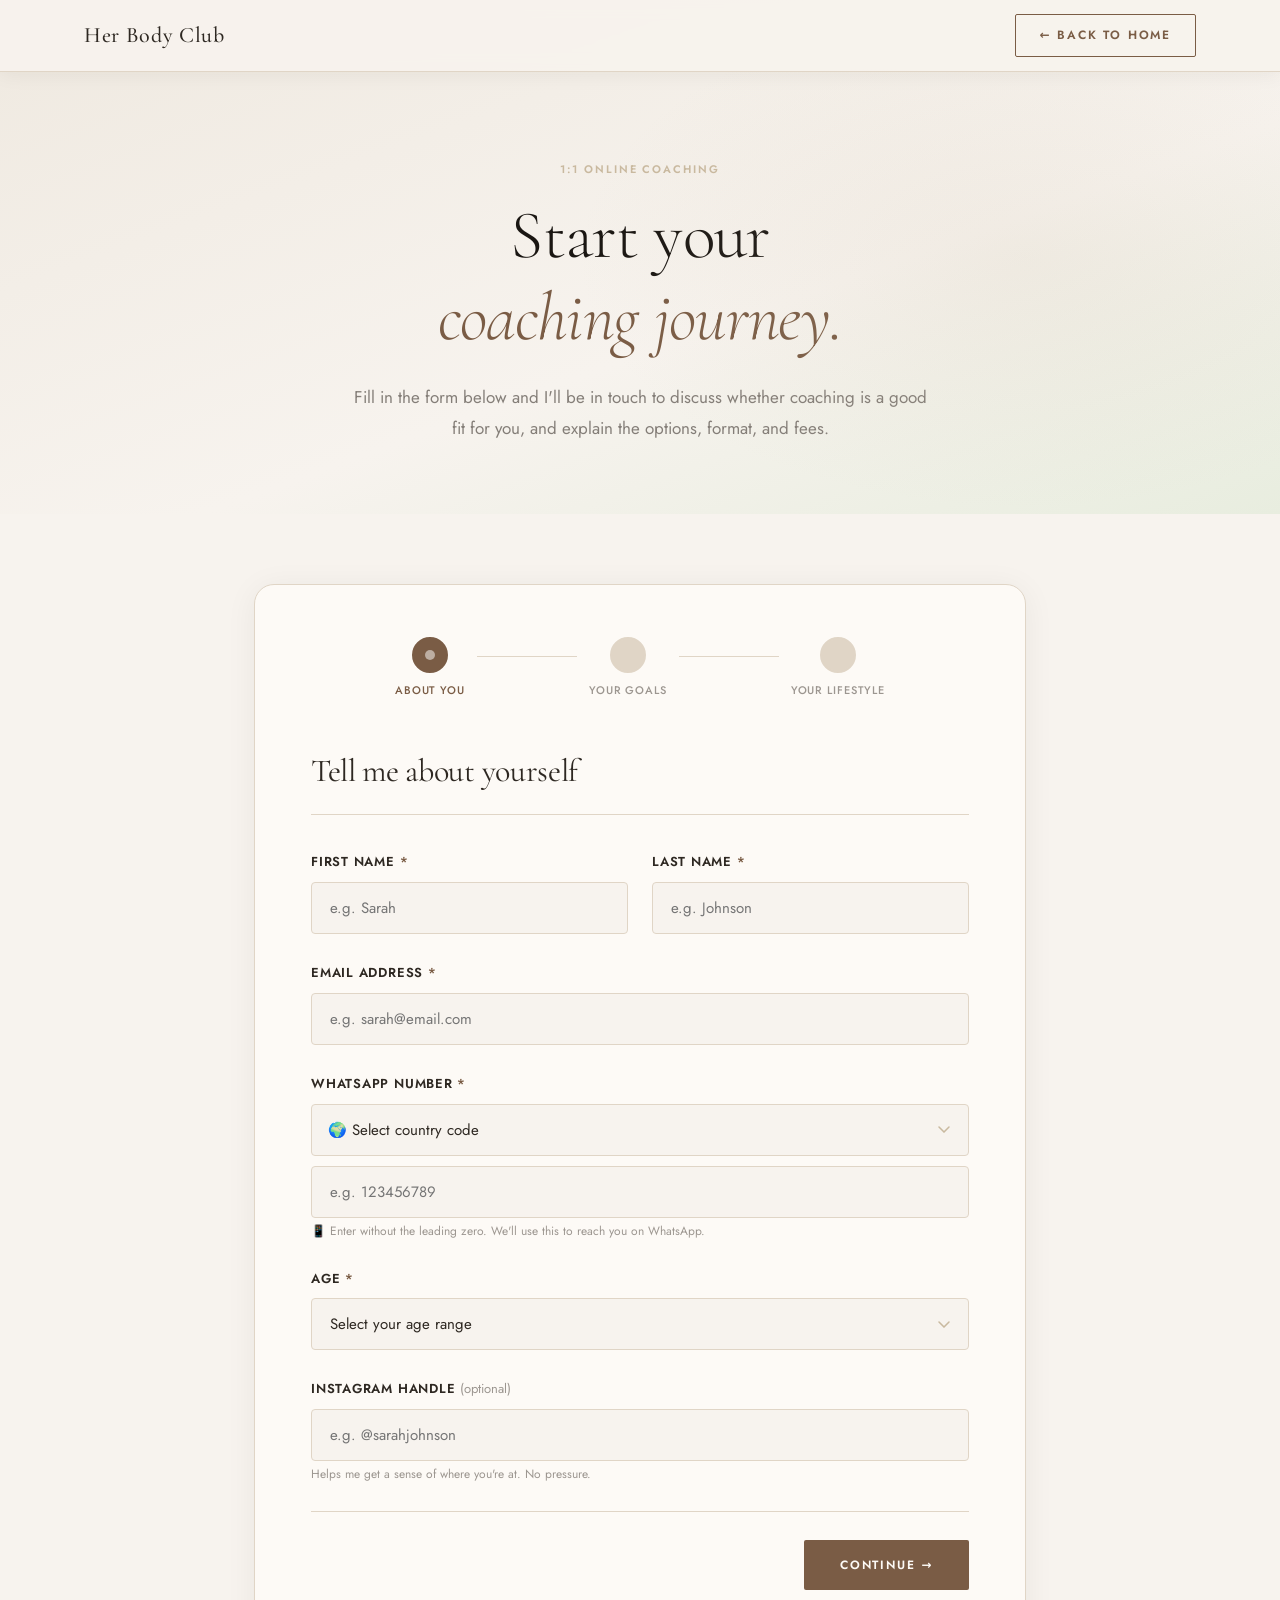
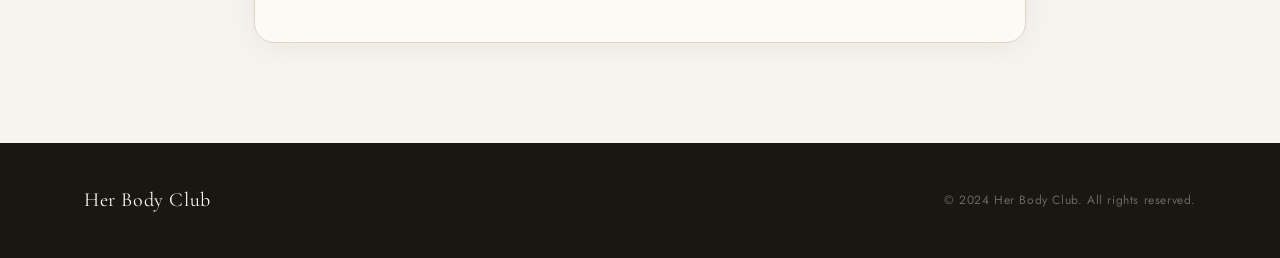
==== commit 6a4b4e9e: "code.gs links updates" ====
--- a/apply.html
+++ b/apply.html
@@ -100,66 +100,66 @@
             <label>WhatsApp number <span class="req">*</span></label>
             <div class="phone-row">
               <select id="countryCode" name="countryCode" class="country-code-select" required>
-                <option value="" disabled selected>🌍 Code</option>
-                <!-- Popular / Asia-Pacific -->
-                <option value="+60">🇲🇾 +60 Malaysia</option>
-                <option value="+65">🇸🇬 +65 Singapore</option>
-                <option value="+62">🇮🇩 +62 Indonesia</option>
-                <option value="+66">🇹🇭 +66 Thailand</option>
-                <option value="+63">🇵🇭 +63 Philippines</option>
-                <option value="+84">🇻🇳 +84 Vietnam</option>
-                <option value="+855">🇰🇭 +855 Cambodia</option>
-                <option value="+95">🇲🇲 +95 Myanmar</option>
-                <option value="+856">🇱🇦 +856 Laos</option>
-                <option value="+673">🇧🇳 +673 Brunei</option>
-                <option value="+61">🇦🇺 +61 Australia</option>
-                <option value="+64">🇳🇿 +64 New Zealand</option>
-                <option value="+81">🇯🇵 +81 Japan</option>
-                <option value="+82">🇰🇷 +82 South Korea</option>
-                <option value="+86">🇨🇳 +86 China</option>
-                <option value="+852">🇭🇰 +852 Hong Kong</option>
-                <option value="+853">🇲🇴 +853 Macau</option>
-                <option value="+886">🇹🇼 +886 Taiwan</option>
-                <option value="+91">🇮🇳 +91 India</option>
-                <option value="+92">🇵🇰 +92 Pakistan</option>
-                <option value="+880">🇧🇩 +880 Bangladesh</option>
-                <option value="+94">🇱🇰 +94 Sri Lanka</option>
+                <option value="" disabled selected>🌍 Select country code</option>
+                <!-- Asia-Pacific -->
+                <option value="+60">🇲🇾 Malaysia +60</option>
+                <option value="+65">🇸🇬 Singapore +65</option>
+                <option value="+62">🇮🇩 Indonesia +62</option>
+                <option value="+66">🇹🇭 Thailand +66</option>
+                <option value="+63">🇵🇭 Philippines +63</option>
+                <option value="+84">🇻🇳 Vietnam +84</option>
+                <option value="+855">🇰🇭 Cambodia +855</option>
+                <option value="+95">🇲🇲 Myanmar +95</option>
+                <option value="+856">🇱🇦 Laos +856</option>
+                <option value="+673">🇧🇳 Brunei +673</option>
+                <option value="+61">🇦🇺 Australia +61</option>
+                <option value="+64">🇳🇿 New Zealand +64</option>
+                <option value="+81">🇯🇵 Japan +81</option>
+                <option value="+82">🇰🇷 South Korea +82</option>
+                <option value="+86">🇨🇳 China +86</option>
+                <option value="+852">🇭🇰 Hong Kong +852</option>
+                <option value="+853">🇲🇴 Macau +853</option>
+                <option value="+886">🇹🇼 Taiwan +886</option>
+                <option value="+91">🇮🇳 India +91</option>
+                <option value="+92">🇵🇰 Pakistan +92</option>
+                <option value="+880">🇧🇩 Bangladesh +880</option>
+                <option value="+94">🇱🇰 Sri Lanka +94</option>
                 <!-- Middle East -->
-                <option value="+971">🇦🇪 +971 UAE</option>
-                <option value="+966">🇸🇦 +966 Saudi Arabia</option>
-                <option value="+974">🇶🇦 +974 Qatar</option>
-                <option value="+973">🇧🇭 +973 Bahrain</option>
-                <option value="+968">🇴🇲 +968 Oman</option>
-                <option value="+965">🇰🇼 +965 Kuwait</option>
+                <option value="+971">🇦🇪 UAE +971</option>
+                <option value="+966">🇸🇦 Saudi Arabia +966</option>
+                <option value="+974">🇶🇦 Qatar +974</option>
+                <option value="+973">🇧🇭 Bahrain +973</option>
+                <option value="+968">🇴🇲 Oman +968</option>
+                <option value="+965">🇰🇼 Kuwait +965</option>
                 <!-- Europe -->
-                <option value="+44">🇬🇧 +44 United Kingdom</option>
-                <option value="+353">🇮🇪 +353 Ireland</option>
-                <option value="+33">🇫🇷 +33 France</option>
-                <option value="+49">🇩🇪 +49 Germany</option>
-                <option value="+34">🇪🇸 +34 Spain</option>
-                <option value="+39">🇮🇹 +39 Italy</option>
-                <option value="+31">🇳🇱 +31 Netherlands</option>
-                <option value="+32">🇧🇪 +32 Belgium</option>
-                <option value="+46">🇸🇪 +46 Sweden</option>
-                <option value="+47">🇳🇴 +47 Norway</option>
-                <option value="+45">🇩🇰 +45 Denmark</option>
-                <option value="+358">🇫🇮 +358 Finland</option>
-                <option value="+41">🇨🇭 +41 Switzerland</option>
-                <option value="+43">🇦🇹 +43 Austria</option>
-                <option value="+351">🇵🇹 +351 Portugal</option>
+                <option value="+44">🇬🇧 United Kingdom +44</option>
+                <option value="+353">🇮🇪 Ireland +353</option>
+                <option value="+33">🇫🇷 France +33</option>
+                <option value="+49">🇩🇪 Germany +49</option>
+                <option value="+34">🇪🇸 Spain +34</option>
+                <option value="+39">🇮🇹 Italy +39</option>
+                <option value="+31">🇳🇱 Netherlands +31</option>
+                <option value="+32">🇧🇪 Belgium +32</option>
+                <option value="+46">🇸🇪 Sweden +46</option>
+                <option value="+47">🇳🇴 Norway +47</option>
+                <option value="+45">🇩🇰 Denmark +45</option>
+                <option value="+358">🇫🇮 Finland +358</option>
+                <option value="+41">🇨🇭 Switzerland +41</option>
+                <option value="+43">🇦🇹 Austria +43</option>
+                <option value="+351">🇵🇹 Portugal +351</option>
                 <!-- Americas -->
-                <option value="+1">🇺🇸 +1 United States</option>
-                <option value="+1-CA">🇨🇦 +1 Canada</option>
-                <option value="+52">🇲🇽 +52 Mexico</option>
-                <option value="+55">🇧🇷 +55 Brazil</option>
-                <option value="+54">🇦🇷 +54 Argentina</option>
-                <option value="+57">🇨🇴 +57 Colombia</option>
-                <option value="+56">🇨🇱 +56 Chile</option>
+                <option value="+1">🇺🇸 United States +1</option>
+                <option value="+1">🇨🇦 Canada +1</option>
+                <option value="+52">🇲🇽 Mexico +52</option>
+                <option value="+55">🇧🇷 Brazil +55</option>
+                <option value="+54">🇦🇷 Argentina +54</option>
+                <option value="+57">🇨🇴 Colombia +57</option>
+                <option value="+56">🇨🇱 Chile +56</option>
                 <!-- Africa -->
-                <option value="+27">🇿🇦 +27 South Africa</option>
-                <option value="+234">🇳🇬 +234 Nigeria</option>
-                <option value="+254">🇰🇪 +254 Kenya</option>
-                <option value="+20">🇪🇬 +20 Egypt</option>
+                <option value="+27">🇿🇦 South Africa +27</option>
+                <option value="+234">🇳🇬 Nigeria +234</option>
+                <option value="+254">🇰🇪 Kenya +254</option>
+                <option value="+20">🇪🇬 Egypt +20</option>
               </select>
               <div class="phone-input-wrap">
                 <input type="tel" id="whatsapp" name="whatsapp" placeholder="e.g. 123456789" required />
--- a/apply.css
+++ b/apply.css
@@ -173,20 +173,21 @@
 /* ---- Phone / WhatsApp row -------------------------------- */
 .phone-row {
   display: flex;
+  flex-direction: column;
   gap: 10px;
-  align-items: flex-start;
 }
 
 .country-code-select {
-  width: 200px;
-  min-width: 170px;
-  flex-shrink: 0;
-  padding: 14px 36px 14px 14px !important;
-  font-size: 14px !important;
+  width: 100% !important;
+  min-width: unset !important;
+  max-width: unset !important;
+  flex-shrink: unset !important;
+  padding: 14px 40px 14px 16px !important;
+  font-size: 15px !important;
 }
 
 .phone-input-wrap {
-  flex: 1;
+  width: 100%;
 }
 
 .phone-input-wrap input {
@@ -210,11 +211,6 @@
 
 .phone-input-wrap input.error {
   border-color: #c0392b;
-}
-
-@media (max-width: 480px) {
-  .phone-row { flex-direction: column; }
-  .country-code-select { width: 100%; }
 }
 
 /* ---- Form Card ------------------------------------------- */
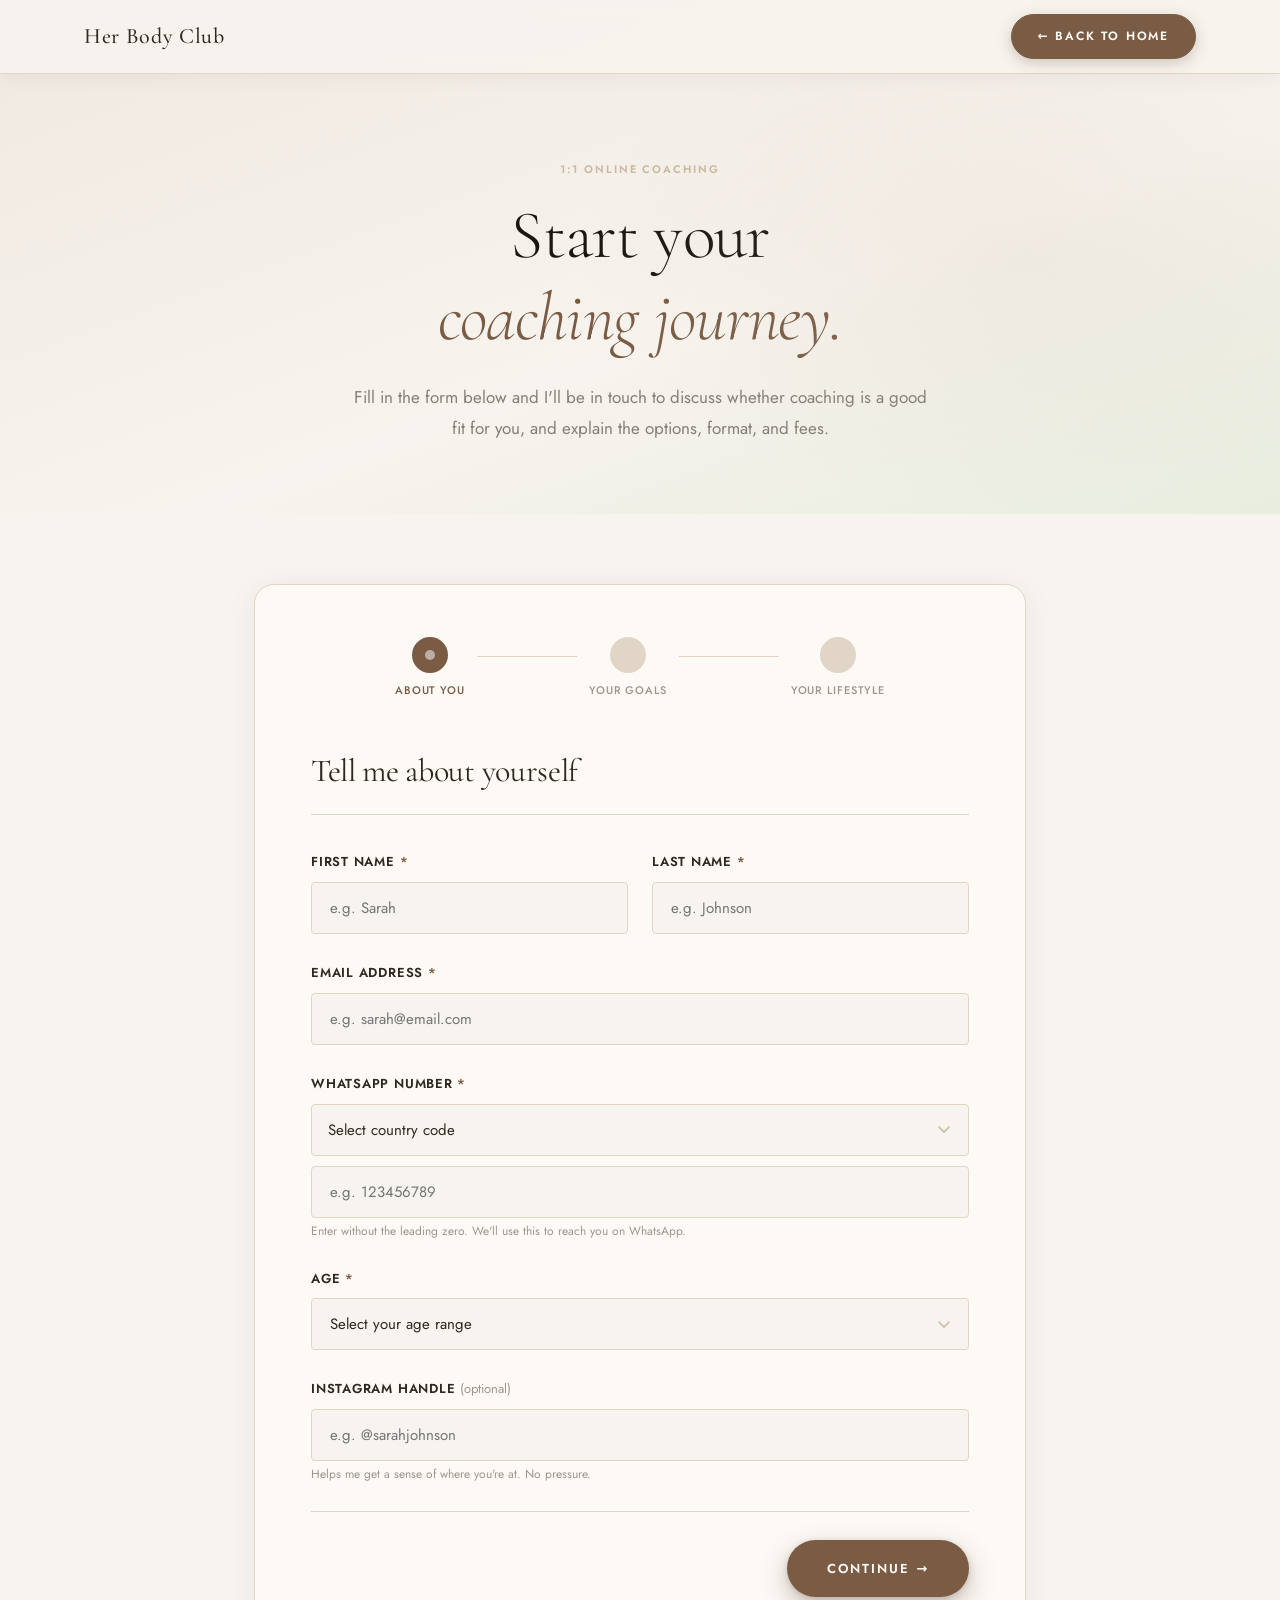
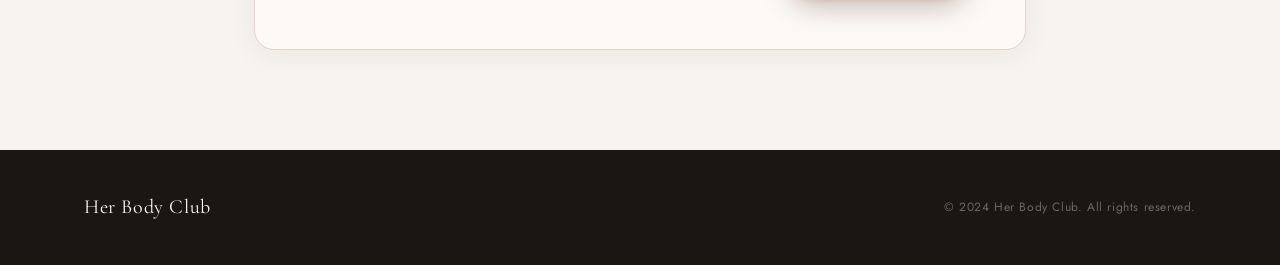
==== commit 4bce1d57: "images, transformation results added" ====
--- a/apply.html
+++ b/apply.html
@@ -100,7 +100,7 @@
             <label>WhatsApp number <span class="req">*</span></label>
             <div class="phone-row">
               <select id="countryCode" name="countryCode" class="country-code-select" required>
-                <option value="" disabled selected>🌍 Select country code</option>
+                <option value="" disabled selected>Select country code</option>
                 <!-- Asia-Pacific -->
                 <option value="+60">🇲🇾 Malaysia +60</option>
                 <option value="+65">🇸🇬 Singapore +65</option>
@@ -165,7 +165,7 @@
                 <input type="tel" id="whatsapp" name="whatsapp" placeholder="e.g. 123456789" required />
               </div>
             </div>
-            <p class="field-hint">📱 Enter without the leading zero. We'll use this to reach you on WhatsApp.</p>
+            <p class="field-hint">Enter without the leading zero. We'll use this to reach you on WhatsApp.</p>
             <span class="field-error" id="whatsappError">Please enter your WhatsApp number.</span>
             <span class="field-error" id="countryCodeError">Please select your country code.</span>
           </div>
@@ -203,23 +203,23 @@
             <div class="radio-group" id="primaryGoalGroup">
               <label class="radio-card">
                 <input type="radio" name="primaryGoal" value="Lose body fat and get leaner" />
-                <span class="radio-label">🔥 Lose body fat and get leaner</span>
+                <span class="radio-label">Lose body fat and get leaner</span>
               </label>
               <label class="radio-card">
                 <input type="radio" name="primaryGoal" value="Build muscle and get more toned" />
-                <span class="radio-label">💪 Build muscle and get more toned</span>
+                <span class="radio-label">Build muscle and get more toned</span>
               </label>
               <label class="radio-card">
                 <input type="radio" name="primaryGoal" value="Lose fat and build muscle together" />
-                <span class="radio-label">⚡ Lose fat and build muscle together</span>
+                <span class="radio-label">Lose fat and build muscle together</span>
               </label>
               <label class="radio-card">
                 <input type="radio" name="primaryGoal" value="Get stronger and fitter overall" />
-                <span class="radio-label">🏋️ Get stronger and fitter overall</span>
+                <span class="radio-label">Get stronger and fitter overall</span>
               </label>
               <label class="radio-card">
                 <input type="radio" name="primaryGoal" value="Build a consistent routine and healthy habits" />
-                <span class="radio-label">📆 Build a consistent routine and healthy habits</span>
+                <span class="radio-label">Build a consistent routine and healthy habits</span>
               </label>
             </div>
             <span class="field-error" id="primaryGoalError">Please select your primary goal.</span>
@@ -258,19 +258,19 @@
             <div class="radio-group" id="trainingLocationGroup">
               <label class="radio-card">
                 <input type="radio" name="trainingLocation" value="Gym" />
-                <span class="radio-label">🏢 Gym</span>
+                <span class="radio-label">Gym</span>
               </label>
               <label class="radio-card">
                 <input type="radio" name="trainingLocation" value="Home" />
-                <span class="radio-label">🏠 Home</span>
+                <span class="radio-label">Home</span>
               </label>
               <label class="radio-card">
                 <input type="radio" name="trainingLocation" value="Both gym and home" />
-                <span class="radio-label">🔀 Both gym and home</span>
+                <span class="radio-label">Both gym and home</span>
               </label>
               <label class="radio-card">
                 <input type="radio" name="trainingLocation" value="Not training yet" />
-                <span class="radio-label">🌱 Not training yet</span>
+                <span class="radio-label">Not training yet</span>
               </label>
             </div>
             <span class="field-error" id="trainingLocationError">Please select where you train.</span>
@@ -315,7 +315,7 @@
           </div>
 
           <!-- Privacy note -->
-          <p class="privacy-note">🔒 Your information is kept private and will only be used to assess your application and get in touch with you.</p>
+          <p class="privacy-note">Your information is kept private and will only be used to assess your application and get in touch with you.</p>
 
           <div class="form-group consent-group">
             <label class="checkbox-label">
--- a/style.css
+++ b/style.css
@@ -94,6 +94,14 @@
   margin-bottom: 16px;
 }
 
+.eyebrow-large {
+  font-size: 16px;
+  letter-spacing: 0.12em;
+  color: var(--cocoa);
+  font-weight: 700;
+  margin-bottom: 20px;
+}
+
 .eyebrow.center, .center .eyebrow { text-align: center; }
 
 .section-title {
@@ -129,31 +137,56 @@
 }
 
 .btn-primary {
+  display: inline-flex;
+  align-items: center;
+  gap: 12px;
   background: var(--cocoa);
   color: var(--white);
-  padding: 16px 36px;
+  padding: 19px 40px;
+  font-size: 13px;
+  font-weight: 600;
+  border-radius: 50px;
+  box-shadow: 0 10px 28px rgba(90, 63, 46, 0.32), 0 2px 6px rgba(90, 63, 46, 0.18);
+}
+
+a.btn-primary[href="apply.html"]::after {
+  content: "\2192";
+  font-size: 16px;
+  letter-spacing: 0;
+  line-height: 1;
+  transition: transform var(--transition);
 }
 
 .btn-primary:hover {
   background: var(--cocoa-dark);
-  transform: translateY(-1px);
-  box-shadow: 0 6px 24px rgba(90, 63, 46, 0.25);
+  transform: translateY(-3px);
+  box-shadow: 0 16px 38px rgba(90, 63, 46, 0.4), 0 3px 8px rgba(90, 63, 46, 0.2);
+}
+
+a.btn-primary[href="apply.html"]:hover::after { transform: translateX(4px); }
+
+.btn-primary:focus-visible {
+  outline: 2px solid var(--cocoa);
+  outline-offset: 4px;
 }
 
 .btn-large {
-  padding: 20px 52px;
-  font-size: 13px;
+  padding: 22px 56px;
+  font-size: 14px;
 }
 
 .btn-nav {
-  background: transparent;
+  background: var(--cocoa);
   border: 1.5px solid var(--cocoa);
-  color: var(--cocoa);
-  padding: 10px 24px;
+  color: var(--white);
+  padding: 11px 26px;
+  border-radius: 50px;
+  box-shadow: 0 4px 14px rgba(90, 63, 46, 0.25);
 }
 
 .btn-nav:hover {
-  background: var(--cocoa);
+  background: var(--cocoa-dark);
+  border-color: var(--cocoa-dark);
   color: var(--white);
 }
 
@@ -370,10 +403,101 @@
   pointer-events: none;
 }
 
-.hero-content {
+.hero-grid {
   position: relative;
   z-index: 2;
-  max-width: 700px;
+  display: grid;
+  grid-template-columns: 1.15fr 0.85fr;
+  gap: 64px;
+  align-items: center;
+}
+
+.hero-content {
+  max-width: 640px;
+}
+
+.hero-actions {
+  display: flex;
+  align-items: center;
+  flex-wrap: wrap;
+  gap: 28px;
+}
+
+.btn-link {
+  font-size: 12px;
+  font-weight: 600;
+  letter-spacing: 0.15em;
+  text-transform: uppercase;
+  color: var(--charcoal);
+  text-decoration: none;
+  padding-bottom: 4px;
+  border-bottom: 1px solid var(--taupe);
+  transition: var(--transition);
+}
+
+.btn-link:hover { color: var(--cocoa); border-bottom-color: var(--cocoa); }
+
+.hero-trust {
+  display: flex;
+  flex-wrap: wrap;
+  gap: 0;
+  margin-top: 48px;
+  padding-top: 28px;
+  border-top: 1px solid var(--taupe-light);
+}
+
+.hero-trust li {
+  display: flex;
+  flex-direction: column;
+  padding: 0 28px;
+  border-left: 1px solid var(--taupe-light);
+}
+
+.hero-trust li:first-child { padding-left: 0; border-left: none; }
+
+.hero-trust strong {
+  font-family: var(--font-serif);
+  font-size: 22px;
+  font-weight: 500;
+  color: var(--charcoal);
+  line-height: 1.3;
+}
+
+.hero-trust span {
+  font-size: 11px;
+  letter-spacing: 0.1em;
+  text-transform: uppercase;
+  color: var(--warm-gray);
+}
+
+.hero-visual {
+  position: relative;
+  margin: 0;
+  padding: 12px;
+  background: var(--white);
+  border-radius: var(--radius-md);
+  box-shadow: 0 30px 70px rgba(42, 35, 25, 0.14);
+}
+
+.hero-visual img {
+  width: 100%;
+  aspect-ratio: 1 / 1;
+  object-fit: cover;
+  border-radius: 6px;
+}
+
+.hero-visual figcaption {
+  position: absolute;
+  left: -20px;
+  bottom: 36px;
+  background: var(--charcoal);
+  color: var(--cream);
+  padding: 12px 20px;
+  font-size: 11px;
+  font-weight: 600;
+  letter-spacing: 0.16em;
+  text-transform: uppercase;
+  border-radius: 2px;
 }
 
 .hero-eyebrow {
@@ -407,11 +531,15 @@
 
 .hero-tagline {
   font-family: var(--font-serif);
-  font-size: 18px;
+  font-size: 21px;
   font-style: italic;
-  color: var(--taupe);
-  margin-bottom: 44px;
-  max-width: 520px;
+  font-weight: 600;
+  line-height: 1.5;
+  color: var(--cocoa-dark);
+  margin-bottom: 40px;
+  max-width: 540px;
+  padding-left: 18px;
+  border-left: 2px solid var(--cocoa);
 }
 
 /* ---- Section Backgrounds --------------------------------- */
@@ -428,42 +556,56 @@
 }
 
 /* ---- Pain Points ----------------------------------------- */
-.pain-grid {
+.pain-layout {
   display: grid;
-  grid-template-columns: repeat(auto-fit, minmax(240px, 1fr));
-  gap: 28px;
-  margin: 48px 0;
-}
-
-.pain-card {
-  background: var(--cream);
-  border: 1px solid var(--taupe-light);
-  border-radius: var(--radius-md);
-  padding: 32px 28px;
-  transition: var(--transition);
-}
-
-.pain-card:hover {
-  border-color: var(--taupe);
-  transform: translateY(-3px);
-  box-shadow: 0 8px 30px rgba(42, 35, 25, 0.07);
-}
-
-.pain-icon {
-  display: block;
+  grid-template-columns: 0.9fr 1.1fr;
+  gap: 80px;
+  align-items: start;
+}
+
+.pain-intro .section-title em { color: var(--cocoa); }
+
+.pain-intro .cta-label {
+  margin: 32px 0 0;
+  padding-left: 20px;
+  border-left: 2px solid var(--taupe);
+  font-size: 21px;
+  color: var(--warm-gray);
+}
+
+.pain-list {
+  list-style: none;
+  border-top: 1px solid var(--taupe-light);
+}
+
+.pain-list li {
+  display: grid;
+  grid-template-columns: 64px 1fr;
+  gap: 20px;
+  padding: 32px 0;
+  border-bottom: 1px solid var(--taupe-light);
+}
+
+.pain-num {
+  font-family: var(--font-serif);
+  font-size: 40px;
+  font-weight: 300;
+  line-height: 1;
+  color: var(--taupe);
+}
+
+.pain-list h3 {
+  font-family: var(--font-serif);
   font-size: 24px;
-  margin-bottom: 16px;
-}
-
-.pain-card p {
+  font-weight: 500;
+  color: var(--charcoal);
+  margin-bottom: 8px;
+}
+
+.pain-list p {
   font-size: 15px;
+  line-height: 1.75;
   color: var(--warm-gray);
-  line-height: 1.75;
-}
-
-.pain-cta {
-  margin-top: 48px;
-  text-align: center;
 }
 
 .cta-label {
@@ -508,19 +650,40 @@
 }
 
 .check {
-  color: var(--taupe);
-  font-weight: 700;
-  font-size: 14px;
+  position: relative;
   flex-shrink: 0;
+  width: 20px;
+  height: 20px;
   margin-top: 2px;
+  border: 1px solid var(--taupe);
+  border-radius: 50%;
+}
+
+.check::after {
+  content: '';
+  position: absolute;
+  left: 6.5px;
+  top: 3.5px;
+  width: 5px;
+  height: 9px;
+  border: solid var(--taupe);
+  border-width: 0 1.5px 1.5px 0;
+  transform: rotate(45deg);
+}
+
+.focus-image-placeholder,
+.about-image-placeholder,
+.focus-image,
+.about-image {
+  width: 100%;
+  aspect-ratio: 3/4;
+  border-radius: var(--radius-lg);
+  object-fit: cover;
 }
 
 .focus-image-placeholder,
 .about-image-placeholder {
-  width: 100%;
-  aspect-ratio: 3/4;
   background: linear-gradient(145deg, var(--taupe-light), var(--cream-dark));
-  border-radius: var(--radius-lg);
   display: flex;
   align-items: center;
   justify-content: center;
@@ -536,8 +699,18 @@
 .section-dark .section-title { color: var(--white); }
 .section-dark .section-body  { color: rgba(247, 243, 238, 0.7); }
 .section-dark .eyebrow        { color: var(--taupe); }
-.section-dark .btn-primary   { background: var(--taupe); color: var(--charcoal); }
-.section-dark .btn-primary:hover { background: var(--white); }
+.section-dark .btn-primary,
+.section-hero-cta .btn-primary {
+  background: var(--white);
+  color: var(--cocoa-dark);
+  box-shadow: 0 10px 32px rgba(0, 0, 0, 0.35);
+}
+.section-dark .btn-primary:hover,
+.section-hero-cta .btn-primary:hover {
+  background: var(--taupe-light);
+  color: var(--soft-black);
+  box-shadow: 0 16px 40px rgba(0, 0, 0, 0.45);
+}
 
 /* ---- About Section --------------------------------------- */
 .about-layout {
@@ -580,9 +753,34 @@
 }
 
 .included-icon {
-  font-size: 28px;
-  margin-bottom: 20px;
-}
+  width: 52px;
+  height: 52px;
+  display: flex;
+  align-items: center;
+  justify-content: center;
+  border: 1px solid var(--taupe-light);
+  border-radius: 50%;
+  background: var(--white);
+  margin-bottom: 24px;
+  transition: var(--transition);
+}
+
+.included-icon svg {
+  width: 24px;
+  height: 24px;
+  fill: none;
+  stroke: var(--cocoa);
+  stroke-width: 1.4;
+  stroke-linecap: round;
+  stroke-linejoin: round;
+}
+
+.included-card:hover .included-icon {
+  background: var(--cocoa);
+  border-color: var(--cocoa);
+}
+
+.included-card:hover .included-icon svg { stroke: var(--white); }
 
 .included-card h3 {
   font-family: var(--font-sans);
@@ -631,7 +829,8 @@
   border-color: var(--taupe);
 }
 
-.fit-list .check { color: var(--sage); font-size: 15px; }
+.fit-list .check { border-color: var(--sage); background: var(--white); }
+.fit-list .check::after { border-color: var(--sage); }
 
 .fit-note {
   font-family: var(--font-serif);
@@ -647,20 +846,56 @@
 /* ---- Proof / Results ------------------------------------- */
 .proof-grid {
   display: grid;
-  grid-template-columns: repeat(auto-fit, minmax(280px, 1fr));
+  grid-template-columns: repeat(3, 1fr);
   gap: 28px;
   margin-top: 56px;
 }
 
+.section-lead {
+  max-width: 600px;
+  margin: 0 auto;
+  font-size: 16px;
+  line-height: 1.8;
+  color: var(--warm-gray);
+}
+
 .transform-card {
+  margin: 0;
+  display: flex;
+  flex-direction: column;
   border-radius: var(--radius-md);
   overflow: hidden;
   border: 1px solid var(--taupe-light);
+  background: var(--white);
+  transition: var(--transition);
+}
+
+.transform-card:hover {
+  box-shadow: 0 14px 40px rgba(42, 35, 25, 0.1);
+  transform: translateY(-3px);
 }
 
 .transform-photo-wrap {
-  display: grid;
-  grid-template-columns: 1fr 1fr;
+  display: block;
+  width: 100%;
+  padding: 0;
+  border: 0;
+  cursor: zoom-in;
+  aspect-ratio: 1 / 1;
+  background: var(--cream);
+  overflow: hidden;
+}
+
+.transform-photo-wrap img {
+  display: block;
+  width: 100%;
+  height: 100%;
+  object-fit: contain;
+  transition: transform 0.4s ease;
+}
+
+.transform-card:hover .transform-photo-wrap img {
+  transform: scale(1.03);
 }
 
 .transform-photo {
@@ -686,15 +921,55 @@
 }
 
 .transform-label {
-  padding: 14px 20px;
-  font-size: 11px;
-  font-weight: 600;
-  letter-spacing: 0.1em;
-  text-transform: uppercase;
-  color: var(--taupe);
+  margin-top: auto;
+  padding: 16px 20px;
+  font-family: var(--font-serif);
+  font-size: 19px;
+  font-style: italic;
+  color: var(--charcoal);
   text-align: center;
-  background: var(--cream);
+  background: var(--white);
   border-top: 1px solid var(--taupe-light);
+}
+
+.proof-cta {
+  margin-top: 56px;
+  text-align: center;
+}
+
+/* ---- Lightbox -------------------------------------------- */
+.lightbox {
+  position: fixed;
+  inset: 0;
+  z-index: 300;
+  display: flex;
+  align-items: center;
+  justify-content: center;
+  padding: 24px;
+  background: rgba(26, 22, 18, 0.88);
+  cursor: zoom-out;
+}
+
+.lightbox[hidden] { display: none; }
+
+.lightbox img {
+  max-width: min(1000px, 100%);
+  max-height: 88vh;
+  object-fit: contain;
+  border-radius: 6px;
+  box-shadow: 0 20px 60px rgba(0, 0, 0, 0.4);
+}
+
+.lightbox-close {
+  position: absolute;
+  top: 16px;
+  right: 22px;
+  background: none;
+  border: none;
+  color: var(--cream);
+  font-size: 40px;
+  line-height: 1;
+  cursor: pointer;
 }
 
 .testimonials {
@@ -949,8 +1224,18 @@
 
   .focus-visual { order: -1; }
 
+  .pain-layout { grid-template-columns: 1fr; gap: 40px; }
+
+  .hero-grid { grid-template-columns: 1fr; gap: 56px; }
+  .hero-visual { max-width: 440px; margin: 0 auto; width: 100%; }
+  .hero-visual figcaption { left: 12px; }
+
+  .proof-grid { grid-template-columns: repeat(2, 1fr); }
+
   .focus-image-placeholder,
-  .about-image-placeholder {
+  .about-image-placeholder,
+  .focus-image,
+  .about-image {
     aspect-ratio: 4/3;
     max-width: 480px;
     margin: 0 auto;
@@ -965,7 +1250,6 @@
 
   .hero { padding: 120px 0 80px; }
 
-  .pain-grid,
   .included-grid,
   .proof-grid,
   .testimonials,
@@ -973,7 +1257,11 @@
 
   .footer-inner { flex-direction: column; text-align: center; }
 
-  .btn-large { padding: 18px 36px; }
+  .btn-large { padding: 20px 40px; }
+
+  .hero-trust li { padding: 0 16px; }
+  .hero-trust strong { font-size: 18px; }
+  .hero-trust span { font-size: 10px; }
 }
 
 @media (max-width: 480px) {
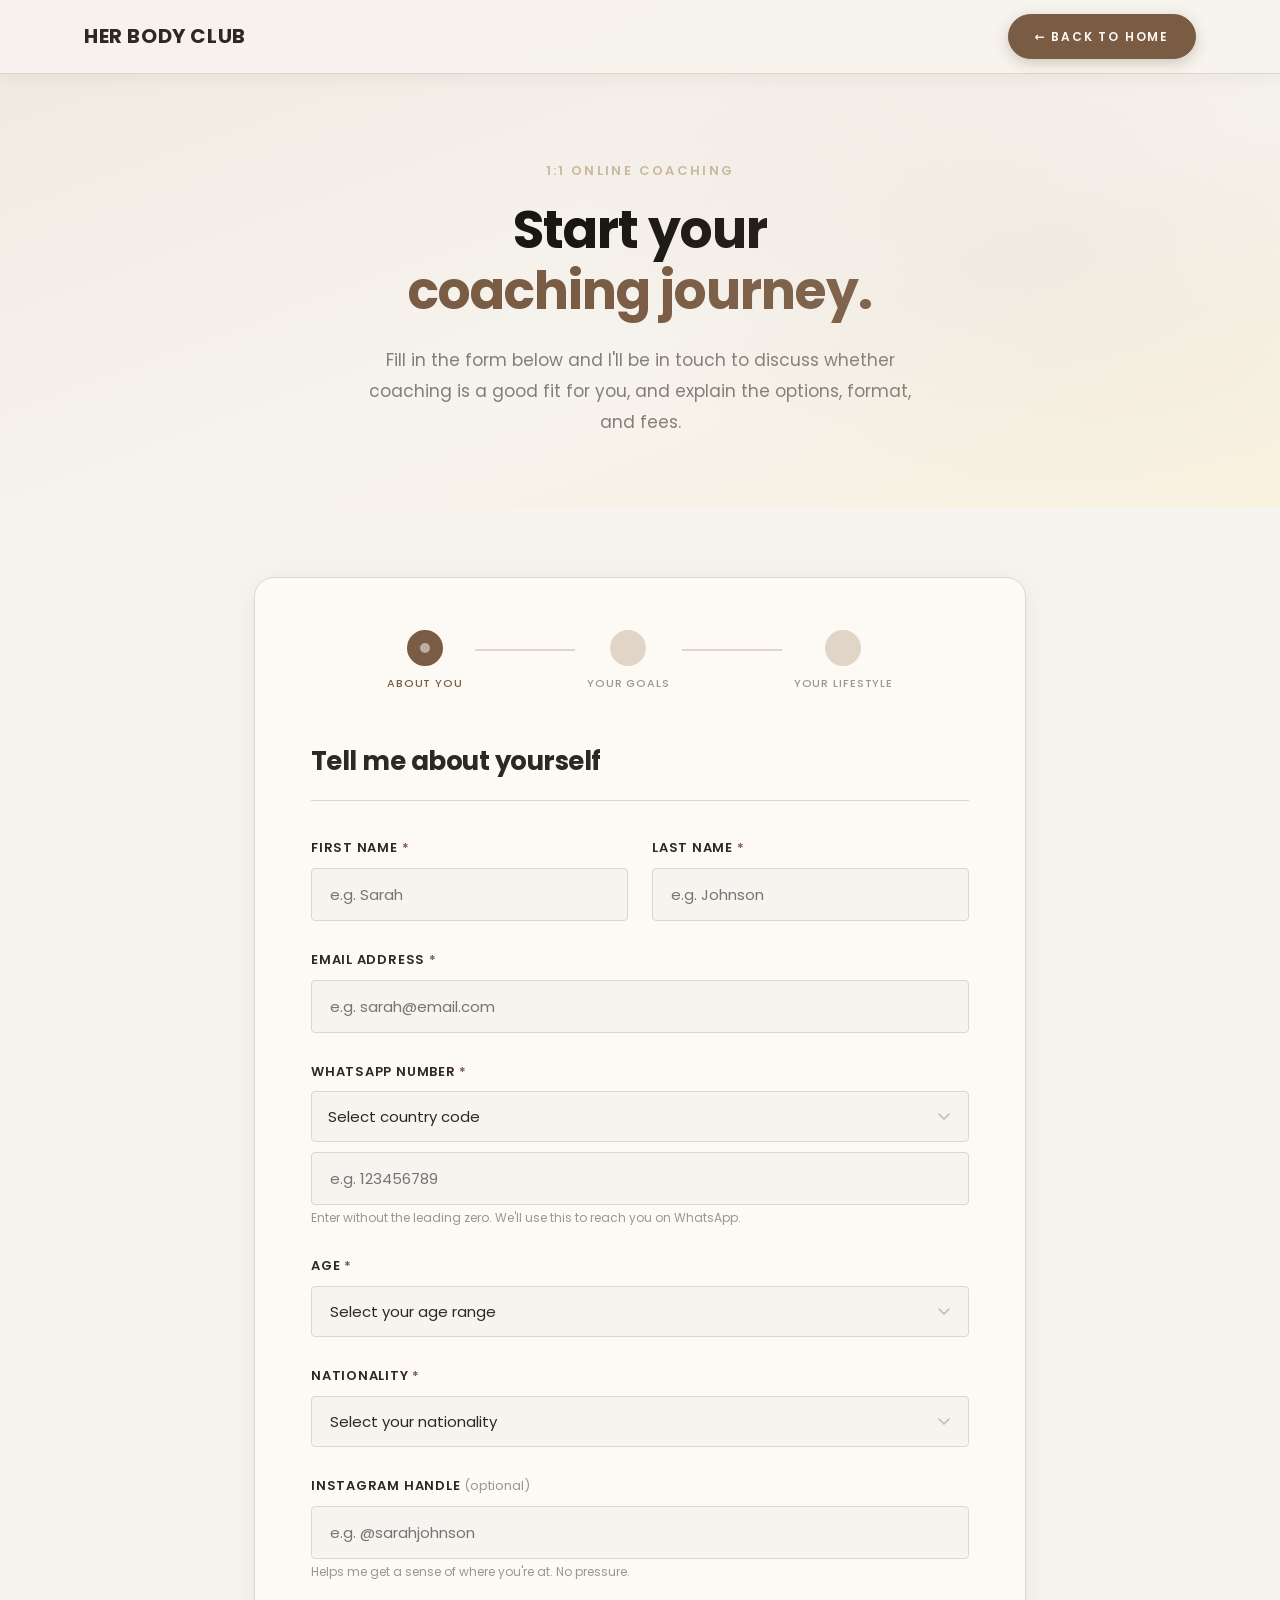
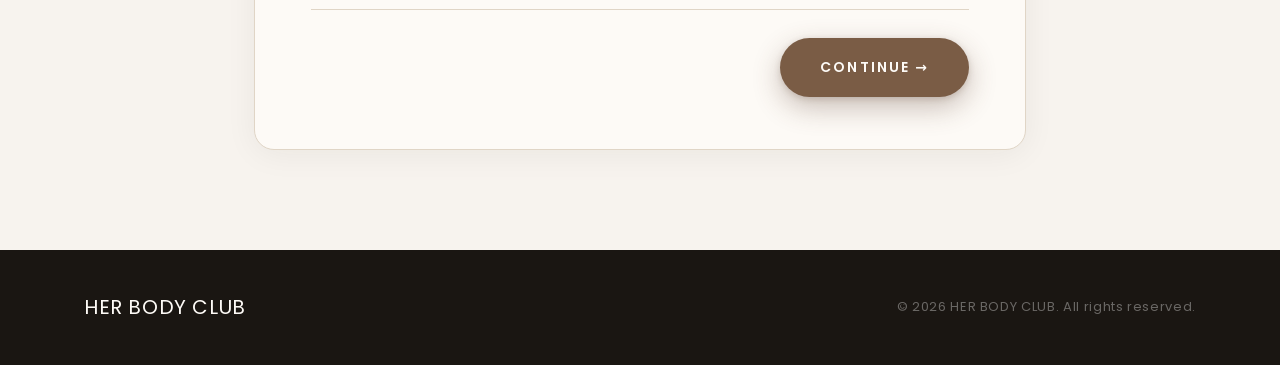
==== commit 7561cbac: "final_ver1" ====
--- a/apply.html
+++ b/apply.html
@@ -3,19 +3,19 @@
 <head>
   <meta charset="UTF-8" />
   <meta name="viewport" content="width=device-width, initial-scale=1.0" />
-  <title>Apply for 1:1 Coaching | Her Body Club</title>
+  <title>Apply for 1:1 Coaching | HER BODY Club?</title>
   <meta name="description" content="Apply for personalised 1:1 online fitness coaching with Her Body Club. Tell us about your goals and get started." />
 
   <!-- Open Graph / Social Sharing -->
   <meta property="og:type"        content="website" />
-  <meta property="og:title"       content="Apply for 1:1 Coaching | Her Body Club" />
+  <meta property="og:title"       content="Apply for 1:1 Coaching | HER BODY CLUB" />
   <meta property="og:description" content="Take the first step. Apply for personalised online fitness coaching — structured training, practical nutrition, and real accountability." />
-  <meta property="og:url"         content="https://thecynthiayin.github.io/herbodyclub/apply.html" />
-  <meta property="og:site_name"   content="Her Body Club" />
+  <meta property="og:url"         content="https://www.herbodyclub.com/apply.html" />
+  <meta property="og:site_name"   content="HER BODY CLUB" />
 
   <link rel="preconnect" href="https://fonts.googleapis.com" />
   <link rel="preconnect" href="https://fonts.gstatic.com" crossorigin />
-  <link href="https://fonts.googleapis.com/css2?family=Cormorant+Garamond:ital,wght@0,300;0,400;0,500;0,600;1,300;1,400&family=Jost:wght@300;400;500;600&display=swap" rel="stylesheet" />
+  <link href="https://fonts.googleapis.com/css2?family=Poppins:ital,wght@0,300;0,400;0,500;0,600;0,700;1,400;1,500&display=swap" rel="stylesheet" />
   <link rel="icon" type="image/svg+xml" href="favicon.svg" />
   <link rel="stylesheet" href="style.css" />
   <link rel="stylesheet" href="apply.css" />
@@ -25,8 +25,8 @@
   <!-- Navbar -->
   <nav class="navbar scrolled" id="navbar">
     <div class="nav-inner container">
-      <a href="index.html" class="logo">Her Body Club</a>
-      <a href="index.html" class="btn btn-nav">← Back to Home</a>
+      <a href="index.html" class="logo">HER BODY CLUB</a>
+      <a href="index.html" class="btn btn-nav nav-back">← <span class="nav-back-long">Back to </span>Home</a>
     </div>
   </nav>
 
@@ -184,6 +184,214 @@
           </div>
 
           <div class="form-group">
+            <label for="nationality">Nationality <span class="req">*</span></label>
+            <select id="nationality" name="nationality" required>
+              <option value="" disabled selected>Select your nationality</option>
+              <option value="Afghanistan">Afghanistan</option>
+              <option value="Albania">Albania</option>
+              <option value="Algeria">Algeria</option>
+              <option value="Andorra">Andorra</option>
+              <option value="Angola">Angola</option>
+              <option value="Antigua and Barbuda">Antigua and Barbuda</option>
+              <option value="Argentina">Argentina</option>
+              <option value="Armenia">Armenia</option>
+              <option value="Australia">Australia</option>
+              <option value="Austria">Austria</option>
+              <option value="Azerbaijan">Azerbaijan</option>
+              <option value="Bahamas">Bahamas</option>
+              <option value="Bahrain">Bahrain</option>
+              <option value="Bangladesh">Bangladesh</option>
+              <option value="Barbados">Barbados</option>
+              <option value="Belarus">Belarus</option>
+              <option value="Belgium">Belgium</option>
+              <option value="Belize">Belize</option>
+              <option value="Benin">Benin</option>
+              <option value="Bhutan">Bhutan</option>
+              <option value="Bolivia">Bolivia</option>
+              <option value="Bosnia and Herzegovina">Bosnia and Herzegovina</option>
+              <option value="Botswana">Botswana</option>
+              <option value="Brazil">Brazil</option>
+              <option value="Brunei">Brunei</option>
+              <option value="Bulgaria">Bulgaria</option>
+              <option value="Burkina Faso">Burkina Faso</option>
+              <option value="Burundi">Burundi</option>
+              <option value="Cambodia">Cambodia</option>
+              <option value="Cameroon">Cameroon</option>
+              <option value="Canada">Canada</option>
+              <option value="Cape Verde">Cape Verde</option>
+              <option value="Central African Republic">Central African Republic</option>
+              <option value="Chad">Chad</option>
+              <option value="Chile">Chile</option>
+              <option value="China">China</option>
+              <option value="Colombia">Colombia</option>
+              <option value="Comoros">Comoros</option>
+              <option value="Congo">Congo</option>
+              <option value="Costa Rica">Costa Rica</option>
+              <option value="Croatia">Croatia</option>
+              <option value="Cuba">Cuba</option>
+              <option value="Cyprus">Cyprus</option>
+              <option value="Czech Republic">Czech Republic</option>
+              <option value="Democratic Republic of the Congo">Democratic Republic of the Congo</option>
+              <option value="Denmark">Denmark</option>
+              <option value="Djibouti">Djibouti</option>
+              <option value="Dominica">Dominica</option>
+              <option value="Dominican Republic">Dominican Republic</option>
+              <option value="East Timor">East Timor</option>
+              <option value="Ecuador">Ecuador</option>
+              <option value="Egypt">Egypt</option>
+              <option value="El Salvador">El Salvador</option>
+              <option value="Equatorial Guinea">Equatorial Guinea</option>
+              <option value="Eritrea">Eritrea</option>
+              <option value="Estonia">Estonia</option>
+              <option value="Eswatini">Eswatini</option>
+              <option value="Ethiopia">Ethiopia</option>
+              <option value="Fiji">Fiji</option>
+              <option value="Finland">Finland</option>
+              <option value="France">France</option>
+              <option value="Gabon">Gabon</option>
+              <option value="Gambia">Gambia</option>
+              <option value="Georgia">Georgia</option>
+              <option value="Germany">Germany</option>
+              <option value="Ghana">Ghana</option>
+              <option value="Greece">Greece</option>
+              <option value="Grenada">Grenada</option>
+              <option value="Guatemala">Guatemala</option>
+              <option value="Guinea">Guinea</option>
+              <option value="Guinea-Bissau">Guinea-Bissau</option>
+              <option value="Guyana">Guyana</option>
+              <option value="Haiti">Haiti</option>
+              <option value="Honduras">Honduras</option>
+              <option value="Hong Kong">Hong Kong</option>
+              <option value="Hungary">Hungary</option>
+              <option value="Iceland">Iceland</option>
+              <option value="India">India</option>
+              <option value="Indonesia">Indonesia</option>
+              <option value="Iran">Iran</option>
+              <option value="Iraq">Iraq</option>
+              <option value="Ireland">Ireland</option>
+              <option value="Israel">Israel</option>
+              <option value="Italy">Italy</option>
+              <option value="Ivory Coast">Ivory Coast</option>
+              <option value="Jamaica">Jamaica</option>
+              <option value="Japan">Japan</option>
+              <option value="Jordan">Jordan</option>
+              <option value="Kazakhstan">Kazakhstan</option>
+              <option value="Kenya">Kenya</option>
+              <option value="Kiribati">Kiribati</option>
+              <option value="Kosovo">Kosovo</option>
+              <option value="Kuwait">Kuwait</option>
+              <option value="Kyrgyzstan">Kyrgyzstan</option>
+              <option value="Laos">Laos</option>
+              <option value="Latvia">Latvia</option>
+              <option value="Lebanon">Lebanon</option>
+              <option value="Lesotho">Lesotho</option>
+              <option value="Liberia">Liberia</option>
+              <option value="Libya">Libya</option>
+              <option value="Liechtenstein">Liechtenstein</option>
+              <option value="Lithuania">Lithuania</option>
+              <option value="Luxembourg">Luxembourg</option>
+              <option value="Macau">Macau</option>
+              <option value="Madagascar">Madagascar</option>
+              <option value="Malawi">Malawi</option>
+              <option value="Malaysia">Malaysia</option>
+              <option value="Maldives">Maldives</option>
+              <option value="Mali">Mali</option>
+              <option value="Malta">Malta</option>
+              <option value="Marshall Islands">Marshall Islands</option>
+              <option value="Mauritania">Mauritania</option>
+              <option value="Mauritius">Mauritius</option>
+              <option value="Mexico">Mexico</option>
+              <option value="Micronesia">Micronesia</option>
+              <option value="Moldova">Moldova</option>
+              <option value="Monaco">Monaco</option>
+              <option value="Mongolia">Mongolia</option>
+              <option value="Montenegro">Montenegro</option>
+              <option value="Morocco">Morocco</option>
+              <option value="Mozambique">Mozambique</option>
+              <option value="Myanmar">Myanmar</option>
+              <option value="Namibia">Namibia</option>
+              <option value="Nauru">Nauru</option>
+              <option value="Nepal">Nepal</option>
+              <option value="Netherlands">Netherlands</option>
+              <option value="New Zealand">New Zealand</option>
+              <option value="Nicaragua">Nicaragua</option>
+              <option value="Niger">Niger</option>
+              <option value="Nigeria">Nigeria</option>
+              <option value="North Korea">North Korea</option>
+              <option value="North Macedonia">North Macedonia</option>
+              <option value="Norway">Norway</option>
+              <option value="Oman">Oman</option>
+              <option value="Pakistan">Pakistan</option>
+              <option value="Palau">Palau</option>
+              <option value="Palestine">Palestine</option>
+              <option value="Panama">Panama</option>
+              <option value="Papua New Guinea">Papua New Guinea</option>
+              <option value="Paraguay">Paraguay</option>
+              <option value="Peru">Peru</option>
+              <option value="Philippines">Philippines</option>
+              <option value="Poland">Poland</option>
+              <option value="Portugal">Portugal</option>
+              <option value="Qatar">Qatar</option>
+              <option value="Romania">Romania</option>
+              <option value="Russia">Russia</option>
+              <option value="Rwanda">Rwanda</option>
+              <option value="Saint Kitts and Nevis">Saint Kitts and Nevis</option>
+              <option value="Saint Lucia">Saint Lucia</option>
+              <option value="Saint Vincent and the Grenadines">Saint Vincent and the Grenadines</option>
+              <option value="Samoa">Samoa</option>
+              <option value="San Marino">San Marino</option>
+              <option value="Sao Tome and Principe">Sao Tome and Principe</option>
+              <option value="Saudi Arabia">Saudi Arabia</option>
+              <option value="Senegal">Senegal</option>
+              <option value="Serbia">Serbia</option>
+              <option value="Seychelles">Seychelles</option>
+              <option value="Sierra Leone">Sierra Leone</option>
+              <option value="Singapore">Singapore</option>
+              <option value="Slovakia">Slovakia</option>
+              <option value="Slovenia">Slovenia</option>
+              <option value="Solomon Islands">Solomon Islands</option>
+              <option value="Somalia">Somalia</option>
+              <option value="South Africa">South Africa</option>
+              <option value="South Korea">South Korea</option>
+              <option value="South Sudan">South Sudan</option>
+              <option value="Spain">Spain</option>
+              <option value="Sri Lanka">Sri Lanka</option>
+              <option value="Sudan">Sudan</option>
+              <option value="Suriname">Suriname</option>
+              <option value="Sweden">Sweden</option>
+              <option value="Switzerland">Switzerland</option>
+              <option value="Syria">Syria</option>
+              <option value="Taiwan">Taiwan</option>
+              <option value="Tajikistan">Tajikistan</option>
+              <option value="Tanzania">Tanzania</option>
+              <option value="Thailand">Thailand</option>
+              <option value="Togo">Togo</option>
+              <option value="Tonga">Tonga</option>
+              <option value="Trinidad and Tobago">Trinidad and Tobago</option>
+              <option value="Tunisia">Tunisia</option>
+              <option value="Turkey">Turkey</option>
+              <option value="Turkmenistan">Turkmenistan</option>
+              <option value="Tuvalu">Tuvalu</option>
+              <option value="Uganda">Uganda</option>
+              <option value="Ukraine">Ukraine</option>
+              <option value="United Arab Emirates">United Arab Emirates</option>
+              <option value="United Kingdom">United Kingdom</option>
+              <option value="United States">United States</option>
+              <option value="Uruguay">Uruguay</option>
+              <option value="Uzbekistan">Uzbekistan</option>
+              <option value="Vanuatu">Vanuatu</option>
+              <option value="Vatican City">Vatican City</option>
+              <option value="Venezuela">Venezuela</option>
+              <option value="Vietnam">Vietnam</option>
+              <option value="Yemen">Yemen</option>
+              <option value="Zambia">Zambia</option>
+              <option value="Zimbabwe">Zimbabwe</option>
+              <option value="Other">Other</option>
+            </select>
+            <span class="field-error" id="nationalityError">Please select your nationality.</span>
+          </div>
+
+          <div class="form-group">
             <label for="instagram">Instagram handle <span class="optional">(optional)</span></label>
             <input type="text" id="instagram" name="instagram" placeholder="e.g. @sarahjohnson" />
             <p class="field-hint">Helps me get a sense of where you're at. No pressure.</p>
@@ -341,8 +549,8 @@
   <!-- Footer -->
   <footer class="footer">
     <div class="container footer-inner">
-      <p class="footer-logo">Her Body Club</p>
-      <p class="footer-copy">&copy; 2024 Her Body Club. All rights reserved.</p>
+      <p class="footer-logo">HER BODY CLUB</p>
+      <p class="footer-copy">&copy; 2026 HER BODY CLUB. All rights reserved.</p>
     </div>
   </footer>
 
--- a/style.css
+++ b/style.css
@@ -17,15 +17,16 @@
   --cocoa:        #7A5C45;
   --cocoa-dark:   #5A3F2E;
   --sage:         #9BA98B;
-  --sage-light:   #E8EDDF;
+  --sage-light:   #F8F1DE;   /* light vanilla (was light green) */
   --charcoal:     #2E2822;
   --soft-black:   #1A1612;
   --warm-gray:    #847E78;
   --text-muted:   #9C9690;
 
   /* Typography */
-  --font-serif:   'Cormorant Garamond', Georgia, serif;
-  --font-sans:    'Jost', system-ui, sans-serif;
+  /* Poppins: free geometric font similar to ITC Avant Garde Gothic */
+  --font-serif:   'Poppins', 'Century Gothic', system-ui, sans-serif;
+  --font-sans:    'Poppins', 'Century Gothic', system-ui, sans-serif;
 
   /* Spacing */
   --section-pad:  90px 0;
@@ -44,7 +45,7 @@
 
 body {
   font-family: var(--font-sans);
-  font-size: 16px;
+  font-size: 17px;
   line-height: 1.75;
   color: var(--charcoal);
   background: var(--cream);
@@ -67,26 +68,30 @@
 }
 
 .center { text-align: center; }
+.nowrap { white-space: nowrap; }
 .mt-4   { margin-top: 48px; }
 
 /* ---- Typography ------------------------------------------ */
 h1, h2, h3 {
   font-family: var(--font-serif);
-  font-weight: 400;
-  line-height: 1.2;
-  letter-spacing: -0.01em;
-}
-
-h1 { font-size: clamp(44px, 7vw, 76px); }
-h2 { font-size: clamp(32px, 4.5vw, 52px); }
-h3 { font-size: clamp(18px, 2.5vw, 24px); font-weight: 500; }
+  font-weight: 700;
+  line-height: 1.18;
+  letter-spacing: -0.02em;
+}
+
+/* Highlighted words in headings: brown, not italic */
+h1 em, h2 em { font-style: normal; }
+
+h1 { font-size: clamp(36px, 5.4vw, 60px); }
+h2 { font-size: clamp(26px, 3.4vw, 40px); }
+h3 { font-size: clamp(18px, 2vw, 22px); font-weight: 700; }
 
 em { font-style: italic; }
 
 .eyebrow {
   display: block;
   font-family: var(--font-sans);
-  font-size: 11px;
+  font-size: 13px;
   font-weight: 600;
   letter-spacing: 0.18em;
   text-transform: uppercase;
@@ -113,7 +118,7 @@
 .section-title.center { text-align: center; }
 
 .section-body {
-  font-size: 16px;
+  font-size: 18px;
   line-height: 1.8;
   color: var(--warm-gray);
   margin-bottom: 20px;
@@ -143,7 +148,7 @@
   background: var(--cocoa);
   color: var(--white);
   padding: 19px 40px;
-  font-size: 13px;
+  font-size: 14px;
   font-weight: 600;
   border-radius: 50px;
   box-shadow: 0 10px 28px rgba(90, 63, 46, 0.32), 0 2px 6px rgba(90, 63, 46, 0.18);
@@ -172,7 +177,7 @@
 
 .btn-large {
   padding: 22px 56px;
-  font-size: 14px;
+  font-size: 15px;
 }
 
 .btn-nav {
@@ -217,8 +222,8 @@
 
 .logo {
   font-family: var(--font-serif);
-  font-size: 22px;
-  font-weight: 500;
+  font-size: 20px;
+  font-weight: 700;
   color: var(--charcoal);
   text-decoration: none;
   letter-spacing: 0.03em;
@@ -231,7 +236,7 @@
 }
 
 .nav-links a:not(.btn) {
-  font-size: 12px;
+  font-size: 13px;
   font-weight: 500;
   letter-spacing: 0.1em;
   text-transform: uppercase;
@@ -317,8 +322,8 @@
 
 .mobile-link {
   font-family: var(--font-serif);
-  font-size: 36px;
-  font-weight: 300;
+  font-size: 28px;
+  font-weight: 600;
   color: var(--charcoal);
   text-decoration: none;
   transition: color var(--transition);
@@ -337,7 +342,7 @@
   padding: 14px 28px;
   border-radius: 50px;
   font-family: var(--font-sans);
-  font-size: 11px;
+  font-size: 13px;
   font-weight: 600;
   letter-spacing: 0.12em;
   text-transform: uppercase;
@@ -369,7 +374,6 @@
 /* ---- Hero Section ---------------------------------------- */
 .hero {
   position: relative;
-  min-height: 100vh;
   display: flex;
   align-items: center;
   background: linear-gradient(
@@ -378,7 +382,7 @@
     var(--cream) 50%,
     var(--sage-light) 100%
   );
-  padding: 140px 0 100px;
+  padding: 100px 0;
   overflow: hidden;
 }
 
@@ -388,7 +392,7 @@
   inset: 0;
   background:
     radial-gradient(ellipse 60% 50% at 80% 50%, rgba(201, 185, 159, 0.18) 0%, transparent 70%),
-    radial-gradient(ellipse 40% 60% at 10% 90%, rgba(155, 169, 139, 0.12) 0%, transparent 70%);
+    radial-gradient(ellipse 40% 60% at 10% 90%, rgba(232, 214, 170, 0.18) 0%, transparent 70%);
   pointer-events: none;
 }
 
@@ -424,7 +428,7 @@
 }
 
 .btn-link {
-  font-size: 12px;
+  font-size: 13px;
   font-weight: 600;
   letter-spacing: 0.15em;
   text-transform: uppercase;
@@ -438,8 +442,9 @@
 .btn-link:hover { color: var(--cocoa); border-bottom-color: var(--cocoa); }
 
 .hero-trust {
-  display: flex;
-  flex-wrap: wrap;
+  display: grid;
+  grid-template-columns: repeat(4, auto);
+  justify-content: start;
   gap: 0;
   margin-top: 48px;
   padding-top: 28px;
@@ -458,13 +463,13 @@
 .hero-trust strong {
   font-family: var(--font-serif);
   font-size: 22px;
-  font-weight: 500;
+  font-weight: 700;
   color: var(--charcoal);
   line-height: 1.3;
 }
 
 .hero-trust span {
-  font-size: 11px;
+  font-size: 12px;
   letter-spacing: 0.1em;
   text-transform: uppercase;
   color: var(--warm-gray);
@@ -493,7 +498,7 @@
   background: var(--charcoal);
   color: var(--cream);
   padding: 12px 20px;
-  font-size: 11px;
+  font-size: 12px;
   font-weight: 600;
   letter-spacing: 0.16em;
   text-transform: uppercase;
@@ -502,7 +507,7 @@
 
 .hero-eyebrow {
   font-family: var(--font-sans);
-  font-size: 11px;
+  font-size: 13px;
   font-weight: 600;
   letter-spacing: 0.18em;
   text-transform: uppercase;
@@ -513,16 +518,16 @@
 .hero-headline {
   color: var(--soft-black);
   margin-bottom: 28px;
-  font-weight: 300;
+  font-weight: 700;
 }
 
 .hero-headline em {
   color: var(--cocoa);
-  font-weight: 400;
+  font-weight: 700;
 }
 
 .hero-sub {
-  font-size: 17px;
+  font-size: 19px;
   color: var(--warm-gray);
   max-width: 560px;
   margin-bottom: 20px;
@@ -531,16 +536,98 @@
 
 .hero-tagline {
   font-family: var(--font-serif);
-  font-size: 21px;
+  font-size: 19px;
   font-style: italic;
-  font-weight: 600;
+  font-weight: 500;
   line-height: 1.5;
   color: var(--cocoa-dark);
-  margin-bottom: 40px;
+  margin-bottom: 28px;
   max-width: 540px;
-  padding-left: 18px;
-  border-left: 2px solid var(--cocoa);
-}
+}
+
+.hero-note {
+  font-size: 15px;
+  font-weight: 500;
+  color: var(--cocoa-dark);
+  margin: 4px 0 36px;
+  max-width: 560px;
+}
+
+.included-card p + p { margin-top: 10px; }
+.video-credential strong { color: var(--charcoal); font-weight: 600; }
+
+.hero-trust li.trust-highlight strong { color: var(--cocoa); }
+
+/* ---- Coaching Video -------------------------------------- */
+.video-layout {
+  display: grid;
+  grid-template-columns: 0.9fr 1.1fr;
+  gap: 64px;
+  align-items: center;
+}
+
+.video-text .section-title em { color: var(--cocoa); }
+
+.video-frame {
+  position: relative;
+  margin: 0;
+  padding: 12px;
+  background: var(--white);
+  border-radius: var(--radius-md);
+  box-shadow: 0 24px 60px rgba(42, 35, 25, 0.12);
+}
+
+.video-frame video {
+  display: block;
+  width: 100%;
+  max-height: 80vh;
+  border-radius: 6px;
+  background: var(--soft-black);
+}
+
+/* First section on the page: leave room for the fixed menu bar */
+#video { padding-top: 150px; }
+
+/* Shown until a real video file is added */
+.video-placeholder {
+  display: none;
+  aspect-ratio: 16 / 9;
+  border-radius: 6px;
+  background: linear-gradient(145deg, var(--taupe-light), var(--cream-dark));
+  border: 1px dashed var(--taupe);
+  align-items: center;
+  justify-content: center;
+  flex-direction: column;
+  gap: 14px;
+  text-align: center;
+  padding: 24px;
+  font-family: var(--font-serif);
+  font-size: 18px;
+  font-style: italic;
+  color: var(--cocoa);
+}
+
+.video-placeholder-icon {
+  width: 64px;
+  height: 64px;
+  border-radius: 50%;
+  background: var(--white);
+  display: flex;
+  align-items: center;
+  justify-content: center;
+  box-shadow: 0 8px 24px rgba(90, 63, 46, 0.18);
+}
+
+.video-placeholder-icon::after {
+  content: '';
+  margin-left: 5px;
+  border-style: solid;
+  border-width: 11px 0 11px 18px;
+  border-color: transparent transparent transparent var(--cocoa);
+}
+
+.video-frame.is-empty video { display: none; }
+.video-frame.is-empty .video-placeholder { display: flex; }
 
 /* ---- Section Backgrounds --------------------------------- */
 .section { padding: var(--section-pad); }
@@ -567,9 +654,7 @@
 
 .pain-intro .cta-label {
   margin: 32px 0 0;
-  padding-left: 20px;
-  border-left: 2px solid var(--taupe);
-  font-size: 21px;
+  font-size: 19px;
   color: var(--warm-gray);
 }
 
@@ -596,21 +681,21 @@
 
 .pain-list h3 {
   font-family: var(--font-serif);
-  font-size: 24px;
-  font-weight: 500;
+  font-size: 21px;
+  font-weight: 700;
   color: var(--charcoal);
   margin-bottom: 8px;
 }
 
 .pain-list p {
-  font-size: 15px;
+  font-size: 17px;
   line-height: 1.75;
   color: var(--warm-gray);
 }
 
 .cta-label {
   font-family: var(--font-serif);
-  font-size: 24px;
+  font-size: 21px;
   font-style: italic;
   color: var(--charcoal);
   margin-bottom: 28px;
@@ -625,7 +710,7 @@
 }
 
 .focus-subhead {
-  font-size: 14px;
+  font-size: 15px;
   font-weight: 600;
   letter-spacing: 0.08em;
   text-transform: uppercase;
@@ -644,7 +729,7 @@
   display: flex;
   align-items: flex-start;
   gap: 14px;
-  font-size: 15px;
+  font-size: 17px;
   color: rgba(247, 243, 238, 0.85);
   line-height: 1.6;
 }
@@ -722,10 +807,8 @@
 
 .about-quote {
   font-family: var(--font-serif);
-  font-size: 20px;
+  font-size: 19px;
   color: var(--cocoa);
-  border-left: 3px solid var(--taupe-light);
-  padding-left: 24px;
   margin-top: 32px;
   line-height: 1.6;
 }
@@ -784,7 +867,7 @@
 
 .included-card h3 {
   font-family: var(--font-sans);
-  font-size: 15px;
+  font-size: 16px;
   font-weight: 600;
   letter-spacing: 0.03em;
   color: var(--charcoal);
@@ -794,7 +877,7 @@
 }
 
 .included-card p {
-  font-size: 15px;
+  font-size: 17px;
   color: var(--warm-gray);
   line-height: 1.75;
 }
@@ -814,7 +897,7 @@
   display: flex;
   align-items: flex-start;
   gap: 16px;
-  font-size: 16px;
+  font-size: 18px;
   color: var(--charcoal);
   line-height: 1.65;
   padding: 18px 24px;
@@ -834,7 +917,7 @@
 
 .fit-note {
   font-family: var(--font-serif);
-  font-size: 20px;
+  font-size: 19px;
   font-style: italic;
   color: var(--warm-gray);
   text-align: center;
@@ -851,10 +934,15 @@
   margin-top: 56px;
 }
 
+/* Centre a lone photo on the last row (3-column layout) */
+@media (min-width: 901px) {
+  .proof-grid > .transform-card:last-child:nth-child(3n+1) { grid-column: 2; }
+}
+
 .section-lead {
   max-width: 600px;
   margin: 0 auto;
-  font-size: 16px;
+  font-size: 18px;
   line-height: 1.8;
   color: var(--warm-gray);
 }
@@ -924,8 +1012,8 @@
   margin-top: auto;
   padding: 16px 20px;
   font-family: var(--font-serif);
-  font-size: 19px;
-  font-style: italic;
+  font-size: 16px;
+  font-weight: 600;
   color: var(--charcoal);
   text-align: center;
   background: var(--white);
@@ -936,6 +1024,30 @@
   margin-top: 56px;
   text-align: center;
 }
+
+/* ---- Results Bands (photo groups between sections) ------ */
+.results-band { padding: 80px 0; }
+
+.band-head {
+  display: flex;
+  align-items: flex-end;
+  justify-content: space-between;
+  gap: 24px;
+  flex-wrap: wrap;
+  margin-bottom: 36px;
+}
+
+.band-head .section-title { margin-bottom: 0; }
+.band-head .section-title em { color: var(--cocoa); }
+.section-sage.results-band .eyebrow { color: var(--cocoa); }
+
+.band-grid {
+  display: grid;
+  grid-template-columns: repeat(4, 1fr);
+  gap: 20px;
+}
+
+.band-grid .transform-photo-wrap { aspect-ratio: 4 / 5; }
 
 /* ---- Lightbox -------------------------------------------- */
 .lightbox {
@@ -1019,7 +1131,7 @@
 .proof-disclaimer {
   margin-top: 40px;
   text-align: center;
-  font-size: 13px;
+  font-size: 15px;
   color: var(--text-muted);
   line-height: 1.65;
   max-width: 560px;
@@ -1065,7 +1177,7 @@
 
 .step-card h3 {
   font-family: var(--font-sans);
-  font-size: 14px;
+  font-size: 16px;
   font-weight: 600;
   letter-spacing: 0.08em;
   text-transform: uppercase;
@@ -1074,7 +1186,7 @@
 }
 
 .step-card p {
-  font-size: 14px;
+  font-size: 17px;
   color: rgba(247, 243, 238, 0.65);
   line-height: 1.75;
 }
@@ -1094,7 +1206,7 @@
 
 .faq-item summary {
   font-family: var(--font-sans);
-  font-size: 15px;
+  font-size: 17px;
   font-weight: 500;
   color: var(--charcoal);
   padding: 22px 28px;
@@ -1140,7 +1252,7 @@
 
 .faq-item > p {
   padding: 20px 28px 24px;
-  font-size: 15px;
+  font-size: 17px;
   color: var(--warm-gray);
   line-height: 1.8;
   background: var(--cream-dark);
@@ -1159,7 +1271,7 @@
 .section-hero-cta .section-title em { color: var(--taupe-light); }
 
 .cta-body {
-  font-size: 16px;
+  font-size: 19px;
   color: rgba(247, 243, 238, 0.75);
   margin-bottom: 44px;
   line-height: 1.8;
@@ -1167,7 +1279,7 @@
 
 .cta-coach {
   margin-top: 32px;
-  font-size: 12px;
+  font-size: 13px;
   font-weight: 500;
   letter-spacing: 0.12em;
   text-transform: uppercase;
@@ -1197,7 +1309,7 @@
 }
 
 .footer-copy {
-  font-size: 12px;
+  font-size: 13px;
   color: rgba(255, 255, 255, 0.35);
   letter-spacing: 0.05em;
 }
@@ -1226,46 +1338,91 @@
 
   .pain-layout { grid-template-columns: 1fr; gap: 40px; }
 
+  .band-grid { grid-template-columns: repeat(2, 1fr); }
+
   .hero-grid { grid-template-columns: 1fr; gap: 56px; }
   .hero-visual { max-width: 440px; margin: 0 auto; width: 100%; }
   .hero-visual figcaption { left: 12px; }
 
   .proof-grid { grid-template-columns: repeat(2, 1fr); }
 
-  .focus-image-placeholder,
-  .about-image-placeholder,
+  /* Odd number of photos: last one spans the full width as a featured photo */
+  .proof-grid > .transform-card:last-child:nth-child(odd) { grid-column: 1 / -1; }
+
+  .video-layout { grid-template-columns: 1fr; gap: 36px; }
+
+  /* Show the whole photo on smaller screens (no cropping) */
   .focus-image,
   .about-image {
+    aspect-ratio: auto;
+    height: auto;
+    object-fit: contain;
+    max-width: 480px;
+    margin: 0 auto;
+  }
+
+  .focus-image-placeholder,
+  .about-image-placeholder {
     aspect-ratio: 4/3;
     max-width: 480px;
     margin: 0 auto;
   }
+
+  .hero-visual img { aspect-ratio: auto; height: auto; object-fit: contain; }
 }
 
 @media (max-width: 680px) {
   :root { --section-pad: 70px 0; }
 
-  h1 { font-size: 42px; }
-  h2 { font-size: 32px; }
-
-  .hero { padding: 120px 0 80px; }
+  h1 { font-size: 34px; }
+  h2 { font-size: 26px; }
+
+  .hero { padding: 70px 0; }
+  #video { padding-top: 110px; }
 
   .included-grid,
-  .proof-grid,
   .testimonials,
   .steps-grid { grid-template-columns: 1fr; }
 
+  .proof-grid { grid-template-columns: repeat(2, 1fr); gap: 12px; margin-top: 32px; }
+  .transform-label { font-size: 14px; padding: 10px 8px; }
+  .results-band { padding: 60px 0; }
+  .band-grid { gap: 12px; }
+  .band-head { margin-bottom: 24px; }
+  .band-head .btn { width: 100%; justify-content: center; }
+
+  /* Result photos: show each photo at its own shape, nothing cut off */
+  .transform-photo-wrap,
+  .band-grid .transform-photo-wrap { aspect-ratio: auto; }
+  .transform-photo-wrap img { height: auto; }
+  .transform-card:hover .transform-photo-wrap img { transform: none; }
+
   .footer-inner { flex-direction: column; text-align: center; }
 
   .btn-large { padding: 20px 40px; }
 
+  .hero-trust { grid-template-columns: 1fr 1fr; gap: 20px 0; }
   .hero-trust li { padding: 0 16px; }
+  .hero-trust li:nth-child(odd) { padding-left: 0; border-left: none; }
   .hero-trust strong { font-size: 18px; }
-  .hero-trust span { font-size: 10px; }
+  .hero-trust span { font-size: 11px; }
+
+  .pain-list li { grid-template-columns: 48px 1fr; gap: 14px; }
+  .faq-item summary { padding: 20px 20px; }
+  .faq-item > p { padding: 18px 20px 22px; }
+  .fit-list li { padding: 16px 18px; }
 }
 
 @media (max-width: 480px) {
-  .hero-headline { font-size: 38px; }
-  .cta-label { font-size: 20px; }
-}
-
+  .hero-headline { font-size: 32px; }
+  .cta-label { font-size: 18px; }
+}
+
+
+/* About heading: smaller so "Certified Physique Transformation" fits on one line */
+.about-title { font-size: clamp(22px, 2.4vw, 28px); }
+
+/* Very small phones: let locked phrases wrap so headings never run off-screen */
+@media (max-width: 400px) {
+  .nowrap { white-space: normal; }
+}
--- a/apply.css
+++ b/apply.css
@@ -23,8 +23,8 @@
 }
 
 .apply-title {
-  font-size: clamp(44px, 6vw, 68px);
-  font-weight: 300;
+  font-size: clamp(34px, 4.6vw, 52px);
+  font-weight: 700;
   color: var(--soft-black);
   margin-bottom: 24px;
 }
@@ -222,8 +222,17 @@
   box-shadow: 0 4px 32px rgba(42, 35, 25, 0.06);
 }
 
+/* Header: keep the logo on one line on phones */
+.apply-page .logo { white-space: nowrap; }
+.nav-back { white-space: nowrap; flex-shrink: 0; }
+
 @media (max-width: 680px) {
   .apply-form { padding: 36px 24px; }
+}
+
+@media (max-width: 480px) {
+  .nav-back-long { display: none; }   /* shows just "← Home" */
+  .apply-page .btn-nav { padding: 9px 18px; letter-spacing: 0.1em; }
 }
 
 /* ---- Form Steps ------------------------------------------ */
@@ -232,8 +241,8 @@
 
 .step-title {
   font-family: var(--font-serif);
-  font-size: 32px;
-  font-weight: 400;
+  font-size: 26px;
+  font-weight: 700;
   color: var(--charcoal);
   margin-bottom: 36px;
   padding-bottom: 24px;
@@ -268,6 +277,15 @@
 
 .req { color: var(--cocoa); }
 .optional { color: var(--text-muted); font-weight: 400; text-transform: none; letter-spacing: 0; }
+
+/* Answer options (radio cards, checkbox) are <label>s too: keep them in normal case */
+.form-group label.radio-card,
+.form-group label.checkbox-label {
+  text-transform: none;
+  letter-spacing: 0;
+  font-weight: 400;
+}
+.form-group label.radio-card { font-size: inherit; }
 
 .form-group input[type="text"],
 .form-group input[type="email"],
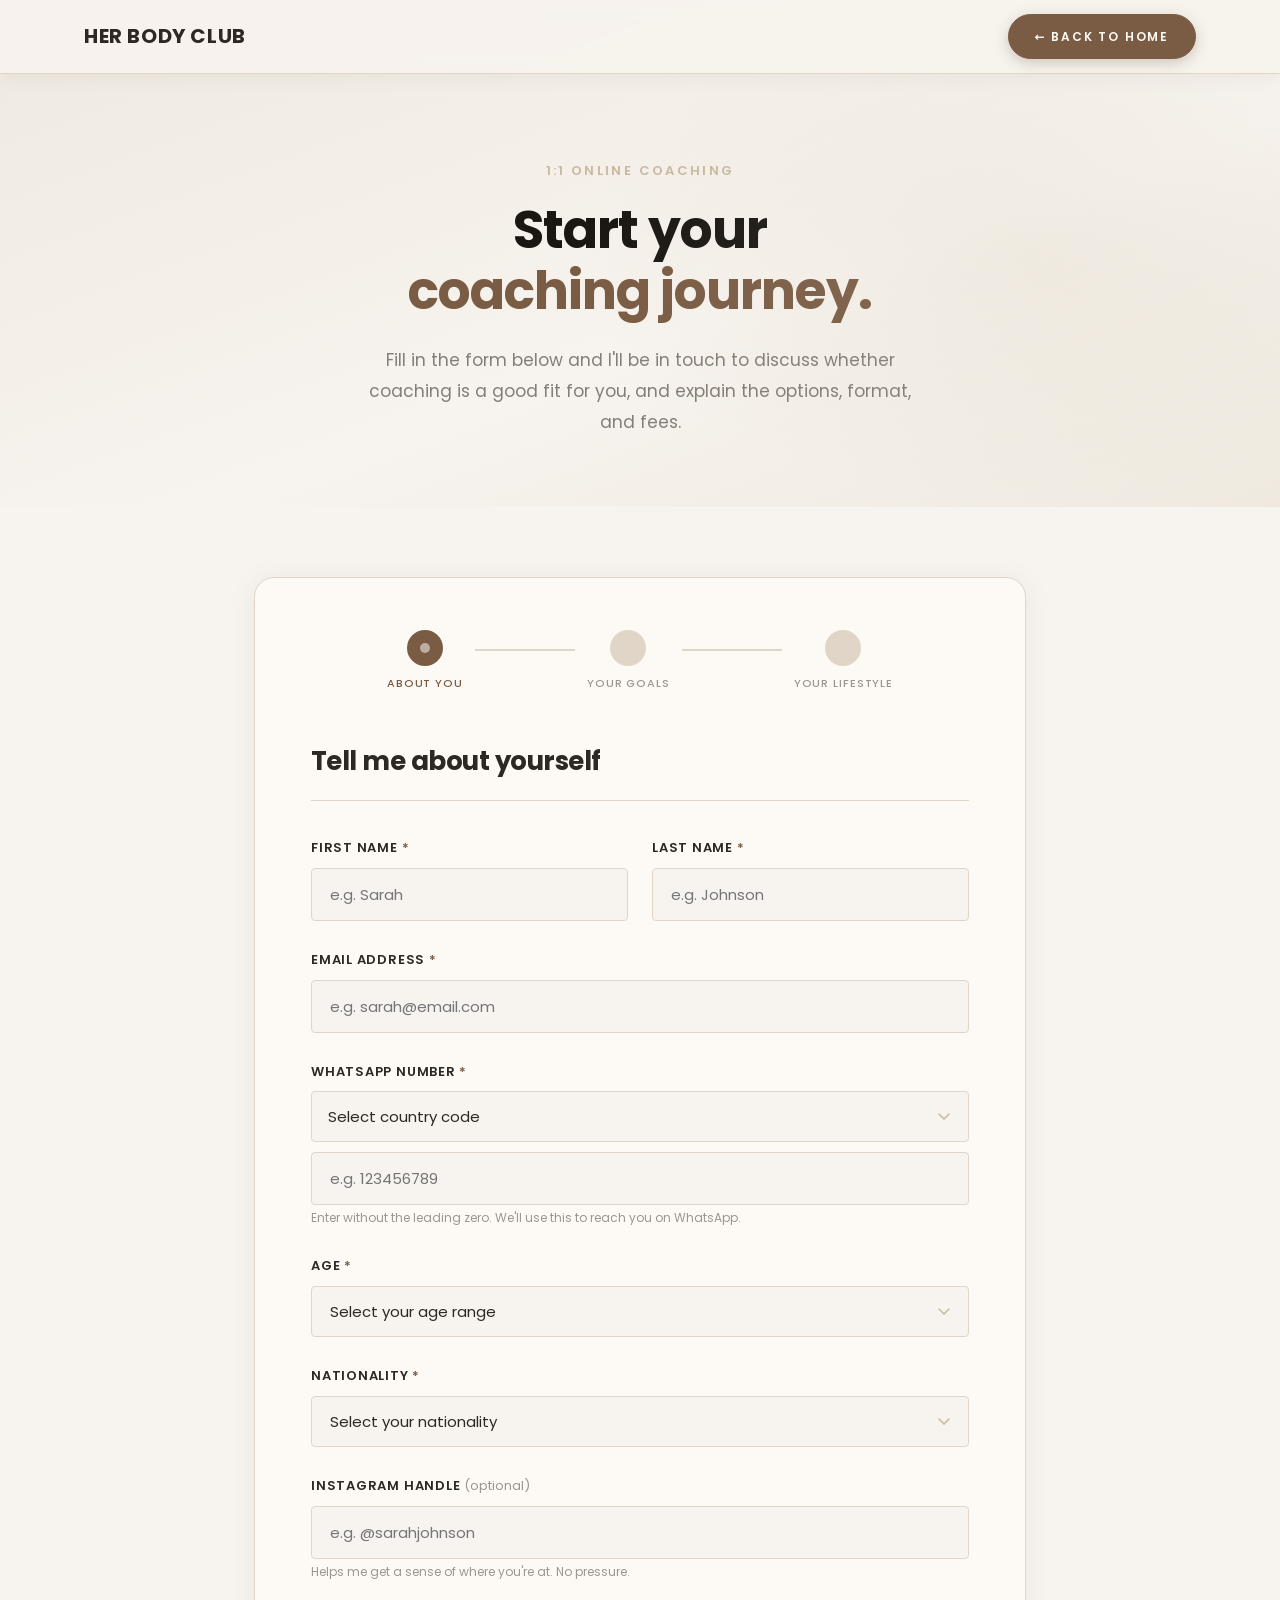
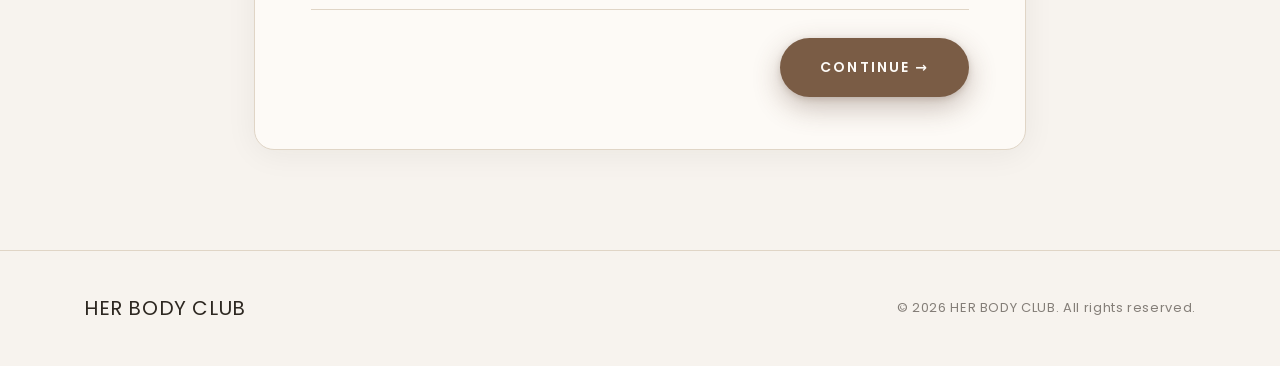
==== commit b5c4cd9a: "preview.upload" ====
--- a/apply.html
+++ b/apply.html
@@ -12,6 +12,14 @@
   <meta property="og:description" content="Take the first step. Apply for personalised online fitness coaching — structured training, practical nutrition, and real accountability." />
   <meta property="og:url"         content="https://www.herbodyclub.com/apply.html" />
   <meta property="og:site_name"   content="HER BODY CLUB" />
+  <meta property="og:image" content="https://www.herbodyclub.com/images/og-cover.jpg" />
+  <meta property="og:image:secure_url" content="https://www.herbodyclub.com/images/og-cover.jpg" />
+  <meta property="og:image:type" content="image/jpeg" />
+  <meta property="og:image:width" content="1200" />
+  <meta property="og:image:height" content="630" />
+  <meta property="og:image:alt" content="HER BODY CLUB — Online Fitness Coaching for Women" />
+  <meta name="twitter:card" content="summary_large_image" />
+  <meta name="twitter:image" content="https://www.herbodyclub.com/images/og-cover.jpg" />
 
   <link rel="preconnect" href="https://fonts.googleapis.com" />
   <link rel="preconnect" href="https://fonts.gstatic.com" crossorigin />
--- a/style.css
+++ b/style.css
@@ -1,7 +1,7 @@
 /* ============================================================
    HER BODY CLUB — Main Stylesheet
    Aesthetic: Warm, minimal, earthy feminine wellness
-   Colors: Cream, warm taupe, cocoa, sage, soft black
+   Colors: Cream, warm taupe, cocoa, soft black
    ============================================================ */
 
 /* ---- Reset & Base ---------------------------------------- */
@@ -16,8 +16,6 @@
   --taupe-light:  #E0D5C6;
   --cocoa:        #7A5C45;
   --cocoa-dark:   #5A3F2E;
-  --sage:         #9BA98B;
-  --sage-light:   #F8F1DE;   /* light vanilla (was light green) */
   --charcoal:     #2E2822;
   --soft-black:   #1A1612;
   --warm-gray:    #847E78;
@@ -380,7 +378,7 @@
     160deg,
     var(--cream-dark) 0%,
     var(--cream) 50%,
-    var(--sage-light) 100%
+    var(--cream-dark) 100%
   );
   padding: 100px 0;
   overflow: hidden;
@@ -392,7 +390,7 @@
   inset: 0;
   background:
     radial-gradient(ellipse 60% 50% at 80% 50%, rgba(201, 185, 159, 0.18) 0%, transparent 70%),
-    radial-gradient(ellipse 40% 60% at 10% 90%, rgba(232, 214, 170, 0.18) 0%, transparent 70%);
+    radial-gradient(ellipse 40% 60% at 10% 90%, rgba(201, 185, 159, 0.14) 0%, transparent 70%);
   pointer-events: none;
 }
 
@@ -511,7 +509,7 @@
   font-weight: 600;
   letter-spacing: 0.18em;
   text-transform: uppercase;
-  color: var(--sage);
+  color: var(--cocoa);
   margin-bottom: 20px;
 }
 
@@ -588,54 +586,13 @@
 /* First section on the page: leave room for the fixed menu bar */
 #video { padding-top: 150px; }
 
-/* Shown until a real video file is added */
-.video-placeholder {
-  display: none;
-  aspect-ratio: 16 / 9;
-  border-radius: 6px;
-  background: linear-gradient(145deg, var(--taupe-light), var(--cream-dark));
-  border: 1px dashed var(--taupe);
-  align-items: center;
-  justify-content: center;
-  flex-direction: column;
-  gap: 14px;
-  text-align: center;
-  padding: 24px;
-  font-family: var(--font-serif);
-  font-size: 18px;
-  font-style: italic;
-  color: var(--cocoa);
-}
-
-.video-placeholder-icon {
-  width: 64px;
-  height: 64px;
-  border-radius: 50%;
-  background: var(--white);
-  display: flex;
-  align-items: center;
-  justify-content: center;
-  box-shadow: 0 8px 24px rgba(90, 63, 46, 0.18);
-}
-
-.video-placeholder-icon::after {
-  content: '';
-  margin-left: 5px;
-  border-style: solid;
-  border-width: 11px 0 11px 18px;
-  border-color: transparent transparent transparent var(--cocoa);
-}
-
-.video-frame.is-empty video { display: none; }
-.video-frame.is-empty .video-placeholder { display: flex; }
-
 /* ---- Section Backgrounds --------------------------------- */
 .section { padding: var(--section-pad); }
 
 .section-light  { background: var(--white); }
 .section-cream  { background: var(--cream); }
 .section-dark   { background: var(--charcoal); }
-.section-sage   { background: var(--sage-light); }
+.section-sage   { background: var(--cream-dark); }
 
 .section-hero-cta {
   background: linear-gradient(145deg, var(--cocoa-dark) 0%, var(--cocoa) 60%, var(--charcoal) 100%);
@@ -884,7 +841,7 @@
 
 /* ---- Is This For You? ------------------------------------ */
 .section-sage .section-title { color: var(--charcoal); }
-.section-sage .eyebrow       { color: var(--sage); }
+.section-sage .eyebrow       { color: var(--cocoa); }
 
 .fit-list {
   display: flex;
@@ -912,8 +869,8 @@
   border-color: var(--taupe);
 }
 
-.fit-list .check { border-color: var(--sage); background: var(--white); }
-.fit-list .check::after { border-color: var(--sage); }
+.fit-list .check { border-color: var(--cocoa); background: var(--white); }
+.fit-list .check::after { border-color: var(--cocoa); }
 
 .fit-note {
   font-family: var(--font-serif);
@@ -1288,7 +1245,8 @@
 
 /* ---- Footer ---------------------------------------------- */
 .footer {
-  background: var(--soft-black);
+  background: var(--cream);
+  border-top: 1px solid var(--taupe-light);
   padding: 40px 0;
 }
 
@@ -1303,14 +1261,14 @@
 .footer-logo {
   font-family: var(--font-serif);
   font-size: 20px;
-  color: var(--white);
+  color: var(--charcoal);
   font-weight: 400;
   letter-spacing: 0.03em;
 }
 
 .footer-copy {
   font-size: 13px;
-  color: rgba(255, 255, 255, 0.35);
+  color: var(--warm-gray);
   letter-spacing: 0.05em;
 }
 
--- a/apply.css
+++ b/apply.css
@@ -9,7 +9,7 @@
 /* ---- Apply Hero ------------------------------------------ */
 .apply-hero {
   padding: 160px 0 70px;
-  background: linear-gradient(160deg, var(--cream-dark) 0%, var(--cream) 60%, var(--sage-light) 100%);
+  background: linear-gradient(160deg, var(--cream-dark) 0%, var(--cream) 60%, var(--cream-dark) 100%);
   position: relative;
   overflow: hidden;
 }
@@ -58,13 +58,13 @@
 
 .success-icon {
   width: 72px; height: 72px;
-  background: var(--sage-light);
+  background: var(--cream-dark);
   border-radius: 50%;
   display: flex;
   align-items: center;
   justify-content: center;
   font-size: 28px;
-  color: var(--sage);
+  color: var(--cocoa);
   margin: 0 auto 28px;
   font-weight: 700;
 }
@@ -130,8 +130,8 @@
 }
 
 .progress-step.done .step-dot {
-  background: var(--sage);
-  border-color: var(--sage);
+  background: var(--cocoa);
+  border-color: var(--cocoa);
 }
 
 .progress-step.done .step-dot::after {
@@ -158,7 +158,7 @@
 }
 
 .progress-step.active span { color: var(--cocoa); }
-.progress-step.done span   { color: var(--sage); }
+.progress-step.done span   { color: var(--cocoa); }
 
 .progress-line {
   flex: 1;
@@ -416,7 +416,7 @@
 .privacy-note {
   font-size: 13px;
   color: var(--text-muted);
-  background: var(--sage-light);
+  background: var(--cream-dark);
   border-radius: var(--radius-sm);
   padding: 14px 18px;
   margin-bottom: 24px;
